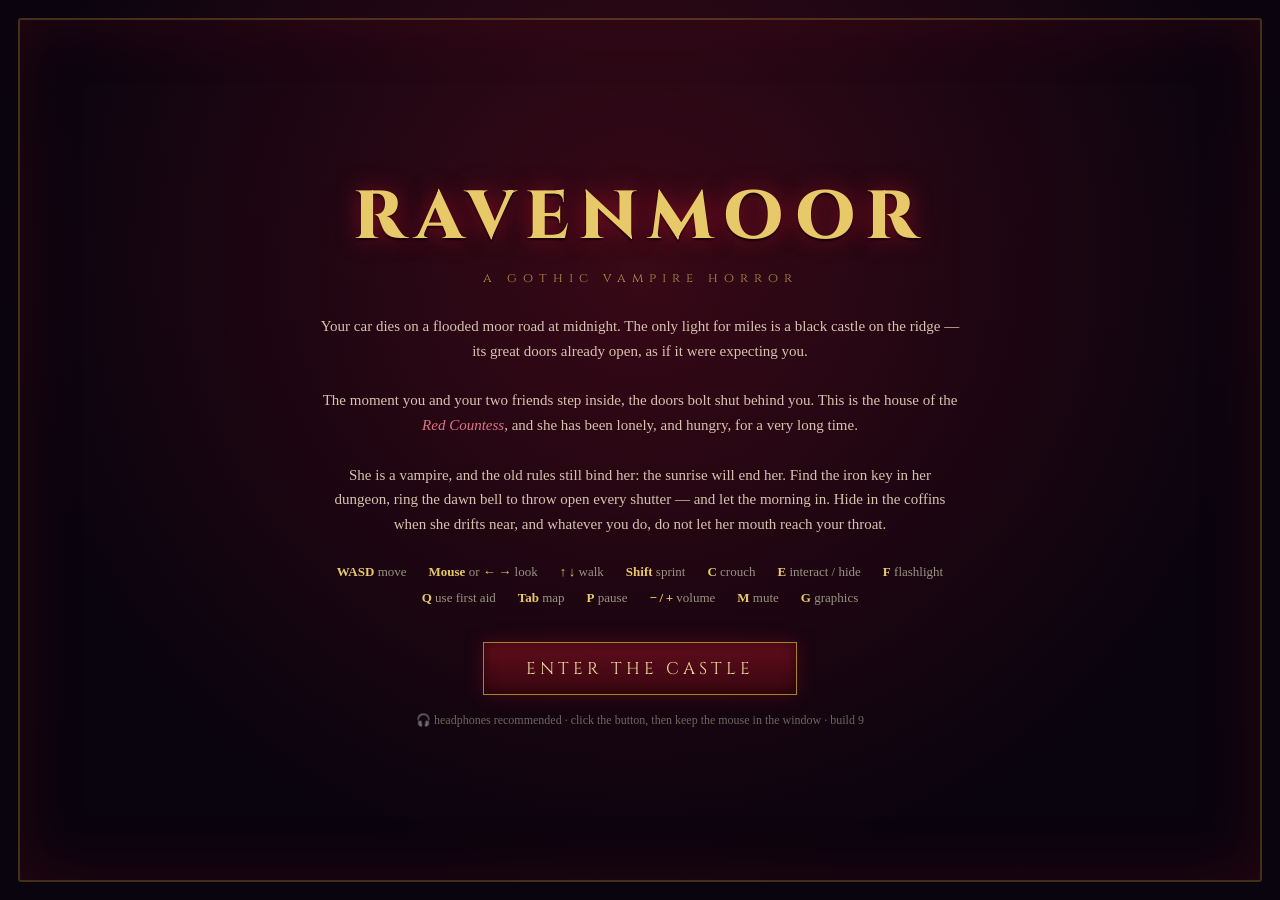
==== ravenmoor.html @ 2df9e3f0 "Ravenmoor: brand-new castle floor plan and a holy-water combat mechanic Make Ravenmoor actually play" ====
<!DOCTYPE html>
<html lang="en">
<head>
  <meta charset="utf-8">
  <meta name="viewport" content="width=device-width, initial-scale=1">
  <title>Ravenmoor</title>
  <link rel="stylesheet" href="https://fonts.googleapis.com/css2?family=Cinzel:wght@600;800&family=Special+Elite&display=swap">
  <link rel="stylesheet" href="style.css?v=9">
  <style>
    /* --- Ravenmoor's own crimson-and-gold gothic skin (overrides the shared theme) --- */
    #title, #pauseOv, #winOv {
      background:
        radial-gradient(ellipse at 50% 30%, rgba(90,10,26,0.55), rgba(10,4,14,0.96) 70%),
        linear-gradient(180deg, #140816, #05030a);
    }
    #title h1, #winTitle {
      font-family: 'Cinzel', Georgia, serif; font-weight: 800;
      color: #e8c96a; letter-spacing: 10px;
      text-shadow: 0 0 22px rgba(200,20,40,0.55), 0 2px 2px #000;
    }
    #title .sub, #winOv .sub { color: #b48a4a; font-family: 'Cinzel', Georgia, serif; letter-spacing: 6px; }
    #title .story, #pauseOv .story, #winOv .story { color: #d8c2b0; }
    #title .story em, #winOv .story em { color: #e0728a; font-style: italic; }
    #title .controls b { color: #e8c96a; }
    #chapterTitle { color: #e8c96a; font-family: 'Cinzel', Georgia, serif; text-shadow: 0 0 24px rgba(200,20,40,0.6); }
    #chapterSub { color: #b48a4a; }
    .overlay button {
      font-family: 'Cinzel', Georgia, serif; letter-spacing: 4px;
      color: #f0dca0; border: 1px solid #a8802e;
      background: linear-gradient(180deg, rgba(120,16,30,0.75), rgba(60,6,16,0.85));
      box-shadow: 0 0 18px rgba(150,20,30,0.35), inset 0 0 12px rgba(0,0,0,0.5);
    }
    .overlay button:hover {
      background: linear-gradient(180deg, rgba(160,26,44,0.9), rgba(90,10,22,0.95));
      box-shadow: 0 0 28px rgba(200,30,40,0.6); color: #fff2d0;
    }
    /* a faint gilded frame around the whole title screen */
    #title::after {
      content: ''; position: absolute; inset: 18px; pointer-events: none;
      border: 2px solid rgba(168,128,46,0.35); border-radius: 3px;
      box-shadow: inset 0 0 60px rgba(120,10,24,0.25);
    }
  </style>
</head>
<body>
  <canvas id="game"></canvas>
  <canvas id="grain"></canvas>
  <div id="vignette"></div>
  <div id="dangerVig"></div>
  <div id="damageFlash"></div>
  <div id="hideSlats"></div>
  <canvas id="killfx"></canvas>
  <div id="scare"><canvas id="scareCanvas"></canvas></div>

  <div id="mapOv">
    <div id="mapCard">
      <div id="mapTitle">RAVENMOOR — the castle, as far as you have crept</div>
      <canvas id="mapCanvas"></canvas>
      <div id="mapLegend">🗝 iron key · 🔔 dawn bell · ✚ first aid ·
        brown squares = coffins to HIDE in · ▲ you · <span class="redDot">●</span> the Countess, when she's close ·
        TAB closes the map</div>
    </div>
  </div>

  <div id="hud">
    <div id="objBox">
      <div id="objTitle">OBJECTIVE</div>
      <div id="objText">Get out of the castle.</div>
    </div>
    <div id="ctrlPanel">
      <b>CONTROLS</b>
      <div><span>WASD / ↑↓</span> move</div>
      <div><span>Mouse / ← →</span> look</div>
      <div><span>SHIFT</span> run · <span>C</span> crouch</div>
      <div><span>E</span> use / hide</div>
      <div><span>F</span> light · <span>Q</span> heal</div>
      <div><span>TAB</span> map · <span>P</span> pause</div>
      <div><span>G</span> graphics quality</div>
    </div>
    <div id="bars">
      <div class="barwrap"><div class="bar"><div id="healthFill"></div></div><span class="barlabel">HEALTH</span></div>
      <div class="barwrap"><div class="bar stam"><div id="stamFill"></div></div><span class="barlabel">STAMINA</span></div>
    </div>
    <div id="inv">
      <span id="relicCount" title="Iron key">🗝 —</span>
      <span id="holyCount" title="Holy water">✚ holy 0</span>
      <span id="medCount">✚ 0</span>
    </div>
    <div id="bossBar" style="display:none">
      <span id="bossName">THE COUNTESS</span>
      <div class="bbTrack"><div id="bossFill"></div></div>
    </div>
    <div id="crosshair"></div>
    <div id="prompt"></div>
    <div id="toast"></div>
    <div id="caption"></div>
  </div>

  <div id="title" class="overlay show">
    <h1>RAVENMOOR</h1>
    <p class="sub">a gothic vampire horror</p>
    <p class="story">
      Your car dies on a flooded moor road at midnight. The only light for miles
      is a black castle on the ridge — its great doors already open, as if it
      were expecting you.<br><br>
      The moment you and your two friends step inside, the doors bolt shut behind
      you. This is the house of the <em>Red Countess</em>, and she has been
      lonely, and hungry, for a very long time.<br><br>
      She is a vampire, and the old rules still bind her: the sunrise will end
      her. Find the iron key in her dungeon, ring the dawn bell to throw open
      every shutter — and let the morning in. Hide in the coffins when she drifts
      near, and whatever you do, do not let her mouth reach your throat.
    </p>
    <div class="controls">
      <span><b>WASD</b> move</span><span><b>Mouse</b> or <b>←&thinsp;→</b> look</span><span><b>↑&thinsp;↓</b> walk</span><span><b>Shift</b> sprint</span>
      <span><b>C</b> crouch</span><span><b>E</b> interact / hide</span><span><b>F</b> flashlight</span>
      <span><b>Q</b> use first aid</span><span><b>Tab</b> map</span><span><b>P</b> pause</span>
      <span><b>−&thinsp;/&thinsp;+</b> volume</span><span><b>M</b> mute</span><span><b>G</b> graphics</span>
    </div>
    <button id="startBtn">ENTER THE CASTLE</button>
    <p class="tip">🎧 headphones recommended · click the button, then keep the mouse in the window · build 9</p>
  </div>

  <div id="pauseOv" class="overlay">
    <h1>PAUSED</h1>
    <p class="story">The castle waits for you.</p>
    <button id="resumeBtn">RESUME</button>
  </div>

  <div id="deathOv" class="overlay red">
    <h1 id="deathTitle">SHE DRANK DEEP</h1>
    <p class="story" id="deathText">Her mouth is at your throat and the castle is very warm now.</p>
    <button id="retryBtn">WAKE AGAIN</button>
  </div>

  <div id="winOv" class="overlay">
    <h1 id="winTitle">DAWN AT LAST</h1>
    <p class="story" id="winText">The great doors slam behind you and the first light comes up over the moor.</p>
    <p id="winStats" class="sub"></p>
    <button id="restartBtn">PLAY AGAIN</button>
  </div>

  <div id="fadeBlack"></div>

  <div id="chapterCard">
    <div id="chapterTitle">RAVENMOOR</div>
    <div id="chapterSub">THE RED COUNTESS</div>
  </div>

  <div id="videoOv">
    <video id="cutVideo" playsinline preload="auto"></video>
    <div id="videoSkipHint">E / click — skip</div>
  </div>

  <div id="cutOv">
    <div class="cutBar top"></div>
    <div id="cutBox">
      <div id="cutSpeaker"></div>
      <div id="cutLine"></div>
      <div id="cutChoices"></div>
      <div id="cutHint">click or press E to continue</div>
    </div>
    <div class="cutBar bottom"></div>
  </div>

  <!-- unused here, but the engine wires a few of these ids -->
  <div id="noteOv" class="overlay">
    <div class="note"><p><em>—</em></p></div>
    <button id="noteClose">CLOSE&nbsp;&nbsp;(E)</button>
  </div>

  <script>window.HH_GAME = 'ravenmoor';</script>
  <script src="js/lib/three.min.js"></script>
  <script src="js/game.js?v=9"></script>
</body>
</html>
---- style.css ----
* { margin: 0; padding: 0; box-sizing: border-box; }
html, body { width: 100%; height: 100%; overflow: hidden; background: #000; }
body { font-family: Georgia, 'Times New Roman', serif; color: #cfc8bc; }

#game { position: fixed; inset: 0; width: 100%; height: 100%; display: block; cursor: crosshair; }

/* post effects */
#grain {
  position: fixed; inset: 0; width: 100%; height: 100%;
  pointer-events: none; opacity: 0.5; z-index: 5;
}
#vignette {
  position: fixed; inset: 0; pointer-events: none; z-index: 4;
  background: radial-gradient(ellipse at center, transparent 46%, rgba(0,0,0,0.55) 88%, rgba(0,0,0,0.85) 100%);
}
#dangerVig {
  position: fixed; inset: 0; pointer-events: none; z-index: 4; opacity: 0;
  transition: opacity .35s;
  background: radial-gradient(ellipse at center, transparent 42%, rgba(120,5,5,0.5) 100%);
}
#damageFlash {
  position: fixed; inset: 0; pointer-events: none; z-index: 6; opacity: 0;
  background: radial-gradient(ellipse at center, rgba(160,10,10,0.35), rgba(90,0,0,0.7));
  transition: opacity .5s;
}
#hideSlats {
  position: fixed; inset: 0; pointer-events: none; z-index: 6; opacity: 0;
  transition: opacity .25s;
  background: repeating-linear-gradient(180deg,
    rgba(0,0,0,0.96) 0 7vh, rgba(0,0,0,0.25) 7vh 10vh);
}

#scare {
  position: fixed; inset: 0; z-index: 30; display: none;
  align-items: center; justify-content: center; background: #000;
}
#scareCanvas { width: min(94vh, 94vw); height: min(94vh, 94vw); }
@keyframes shakeA {
  0% { transform: translate(0, 0); }
  20% { transform: translate(-14px, 9px); }
  40% { transform: translate(12px, -8px); }
  60% { transform: translate(-9px, -7px); }
  80% { transform: translate(10px, 8px); }
  100% { transform: translate(0, 0); }
}
.shake { animation: shakeA 0.09s linear infinite; }
#scare.shake #scareCanvas { animation: shakeA 0.07s linear infinite; }
@media (prefers-reduced-motion: reduce) {
  .shake, #scare.shake #scareCanvas { animation: none; }
}

#killfx { position: fixed; inset: 0; z-index: 7; pointer-events: none; }

#fadeBlack {
  position: fixed; inset: 0; z-index: 25; background: #000;
  opacity: 0; pointer-events: none; transition: opacity 0.3s;
}
#fadeBlack.show { opacity: 1; }

#chapterCard {
  position: fixed; inset: 0; z-index: 26; background: #000;
  display: flex; flex-direction: column; align-items: center; justify-content: center;
  opacity: 0; pointer-events: none; transition: opacity 0.8s;
}
#chapterCard.show { opacity: 1; }
#chapterTitle {
  font-family: 'Special Elite', Georgia, serif;
  font-size: clamp(30px, 6vw, 58px); letter-spacing: 12px; color: #b8342a;
  text-shadow: 0 0 24px rgba(150, 20, 10, 0.6);
}
#chapterSub { margin-top: 14px; letter-spacing: 7px; font-size: 15px; color: #8b8375; }

#videoOv {
  position: fixed; inset: 0; z-index: 24; display: none;
  align-items: center; justify-content: center;
  background: #000; cursor: pointer;
}
#videoOv.show { display: flex; }
#cutVideo { max-width: 100%; max-height: 100%; }
#videoSkipHint {
  position: absolute; right: 26px; bottom: 20px;
  font-size: 12px; letter-spacing: 2px; color: rgba(200, 190, 170, 0.5);
}

#cutOv {
  position: fixed; inset: 0; z-index: 22; display: none;
  flex-direction: column; justify-content: space-between;
  background: rgba(2, 2, 3, 0.88); cursor: pointer;
}
#cutOv.show { display: flex; }
.cutBar { height: 11vh; background: #000; }
#cutBox { text-align: center; padding: 0 8vw; }
#cutSpeaker {
  font-family: 'Special Elite', Georgia, serif;
  font-size: 15px; letter-spacing: 4px; color: #9c342c; margin-bottom: 16px; min-height: 20px;
}
#cutLine {
  font-size: clamp(17px, 2.4vw, 24px); line-height: 1.7; color: #ddd5c4;
  max-width: 800px; margin: 0 auto; font-style: italic;
}
#cutChoices { margin-top: 26px; display: flex; gap: 24px; justify-content: center; }
#cutChoices button {
  padding: 12px 30px; font-family: 'Special Elite', Georgia, serif; font-size: 15px;
  letter-spacing: 3px; color: #e3d9c4; background: rgba(90, 20, 16, 0.35);
  border: 1px solid #7a2a26; cursor: pointer;
}
#cutChoices button:hover { background: rgba(140, 30, 22, 0.55); }
#cutHint { margin-top: 26px; font-size: 12px; color: #6d675c; letter-spacing: 2px; }

.emblem.vialV.got { text-shadow: 0 0 8px rgba(220, 60, 30, 0.9); }
.emblem.vialR.got { text-shadow: 0 0 8px rgba(60, 200, 90, 0.9); }

#mapOv {
  position: fixed; inset: 0; z-index: 15; display: none;
  align-items: center; justify-content: center;
  background: rgba(2, 1, 1, 0.84); pointer-events: none;
}
#mapOv.show { display: flex; }
#mapCard {
  background: #151009; border: 2px solid #5a2018;
  box-shadow: 0 0 60px rgba(120, 20, 10, 0.35);
  padding: 14px 20px 12px;
}
#mapTitle {
  font-family: 'Special Elite', Georgia, serif;
  color: #a4392c; letter-spacing: 2px; font-size: 14px;
  text-align: center; margin-bottom: 10px;
}
#mapCanvas { display: block; width: min(80vw, 1000px, 140vh); }
#mapLegend {
  margin-top: 9px; text-align: center; font-size: 12px;
  color: #9a8a74; max-width: min(80vw, 1000px); line-height: 1.6;
}
#mapLegend .redDot { color: #e0281a; }
#mapLegend .warnMark { color: #e0a020; }

#ctrlPanel {
  position: absolute; top: 18px; right: 22px;
  text-align: right; font-size: 11px; line-height: 1.75;
  color: rgba(200, 190, 170, 0.55);
  background: rgba(5, 4, 3, 0.45);
  padding: 8px 14px; border-right: 3px solid rgba(122, 42, 38, 0.6);
}
#ctrlPanel b {
  display: block; font-family: 'Special Elite', Georgia, serif;
  font-weight: normal; font-size: 9px; letter-spacing: 3px;
  color: #9c342c; margin-bottom: 3px;
}
#ctrlPanel span { color: rgba(232, 222, 198, 0.85); }

/* HUD */
#hud { position: fixed; inset: 0; pointer-events: none; z-index: 8; }
#objBox {
  position: absolute; top: 18px; left: 20px; max-width: 340px;
  background: rgba(5,4,3,0.55); border-left: 3px solid #7a2a26;
  padding: 8px 14px;
}
#objTitle { font-family: 'Special Elite', Georgia, serif; font-size: 10px; letter-spacing: 3px; color: #9c342c; }
#objText { font-size: 14px; margin-top: 2px; color: #d8d2c4; }
#bars { position: absolute; left: 20px; bottom: 20px; }
.barwrap { display: flex; align-items: center; gap: 8px; margin-top: 6px; }
.bar {
  width: 190px; height: 10px; background: rgba(10,8,6,0.7);
  border: 1px solid rgba(160,140,110,0.3);
}
.bar.stam { width: 150px; height: 7px; }
#healthFill { height: 100%; width: 100%; background: #7a2a26; transition: width .25s; }
#stamFill { height: 100%; width: 100%; background: #6b6f4a; }
.barlabel { font-size: 9px; letter-spacing: 2px; color: rgba(200,190,170,0.55); }
#inv {
  position: absolute; right: 22px; bottom: 20px; display: flex; gap: 12px;
  align-items: center; font-size: 22px;
  background: rgba(5,4,3,0.45); padding: 6px 14px; border-radius: 4px;
}
.emblem { filter: grayscale(1) brightness(0.4); transition: filter .4s; }
.emblem.got { filter: none; text-shadow: 0 0 8px rgba(255,200,80,0.8); }
#emKey { opacity: 0.18; transition: opacity .4s; }
#medCount { font-size: 15px; color: #c46a5a; }
#oilCount { font-size: 15px; color: #c49a4a; }
#relicCount { font-size: 15px; color: #c04858; }
#bossBar {
  position: absolute; top: 20px; left: 50%; transform: translateX(-50%);
  text-align: center;
}
#bossName {
  font-family: 'Special Elite', Georgia, serif;
  font-size: 13px; letter-spacing: 5px; color: #c04030;
  text-shadow: 0 1px 4px #000;
}
.bbTrack {
  width: 320px; height: 9px; margin-top: 5px;
  background: rgba(10, 8, 6, 0.75); border: 1px solid rgba(190, 70, 50, 0.5);
}
#bossFill { height: 100%; width: 100%; background: #8e1c14; transition: width 0.2s; }

#crosshair {
  position: absolute; left: 50%; top: 50%; width: 4px; height: 4px;
  margin: -2px 0 0 -2px; border-radius: 50%;
  background: rgba(220,210,190,0.55);
}
#prompt {
  position: absolute; left: 50%; top: 58%; transform: translateX(-50%);
  font-size: 16px; color: #e8e0cc; text-shadow: 0 1px 4px #000;
  background: rgba(5,4,3,0.55); padding: 5px 16px; border-radius: 3px;
  opacity: 0; transition: opacity .15s; white-space: nowrap;
}
#toast {
  position: absolute; left: 50%; top: 12%; transform: translateX(-50%);
  font-size: 15px; color: #e3d9a8; text-shadow: 0 1px 4px #000;
  opacity: 0; transition: opacity .4s; white-space: nowrap;
}
#caption {
  position: absolute; left: 50%; bottom: 12%; transform: translateX(-50%);
  max-width: 70vw; text-align: center;
  font-size: 18px; font-style: italic; color: #d8cfc0; text-shadow: 0 2px 6px #000;
  opacity: 0; transition: opacity .4s;
}

/* overlays */
.overlay {
  position: fixed; inset: 0; z-index: 20; display: none;
  flex-direction: column; align-items: center; justify-content: center;
  text-align: center; padding: 4vh 6vw;
  background: radial-gradient(ellipse at center, rgba(12,9,8,0.9), rgba(0,0,0,0.97));
}
.overlay.show { display: flex; }
.overlay.red { background: radial-gradient(ellipse at center, rgba(50,4,4,0.92), rgba(5,0,0,0.98)); }
.overlay h1 {
  font-family: 'Special Elite', Georgia, serif;
  font-size: clamp(34px, 7vw, 68px); letter-spacing: 8px; font-weight: normal;
  color: #b8342a; text-shadow: 0 0 24px rgba(150,20,10,0.6), 0 3px 0 #000;
}
.overlay .sub { margin-top: 6px; letter-spacing: 5px; font-size: 13px; color: #8b8375; }
.overlay .story {
  max-width: 640px; margin-top: 3vh; font-size: 15px; line-height: 1.65; color: #b9b1a2;
}
.controls {
  margin-top: 3vh; display: flex; flex-wrap: wrap; gap: 10px 22px; justify-content: center;
  font-size: 13px; color: #9a9284; max-width: 620px;
}
.controls b { color: #ded5c2; }
.overlay button {
  margin-top: 4vh; padding: 14px 42px; font-family: inherit; font-size: 17px;
  letter-spacing: 3px; color: #e3d9c4; background: rgba(90,20,16,0.35);
  border: 1px solid #7a2a26; cursor: pointer; transition: background .2s, box-shadow .2s;
}
.overlay button:hover { background: rgba(140,30,22,0.55); box-shadow: 0 0 18px rgba(150,30,20,0.5); }
.tip { margin-top: 2vh; font-size: 12px; color: #6d675c; }
.skipRow { display: flex; gap: 16px; margin-top: 2.2vh; flex-wrap: wrap; justify-content: center; }
.skipRow .skipHold { margin-top: 0; }
.skipHold {
  position: relative; margin-top: 2.2vh; padding: 10px 28px;
  border: 1px solid #55504a; color: #8b8375;
  font-size: 12px; letter-spacing: 2px; cursor: pointer;
  overflow: hidden; user-select: none; -webkit-user-select: none;
}
.skipHold .fill {
  position: absolute; left: 0; top: 0; bottom: 0; width: 0%;
  background: rgba(140, 30, 22, 0.5); pointer-events: none;
}
.skipHold span { position: relative; }
.skipHold:hover { border-color: #7a2a26; color: #b8af9e; }
.note {
  max-width: 560px; background: #d9cda6; color: #2c2417;
  padding: 34px 38px; font-size: 16px; line-height: 1.6; text-align: left;
  box-shadow: 0 10px 60px rgba(0,0,0,0.9);
  transform: rotate(-1deg);
}
.note p { margin-bottom: 14px; }
.note p:last-child { margin-bottom: 0; }
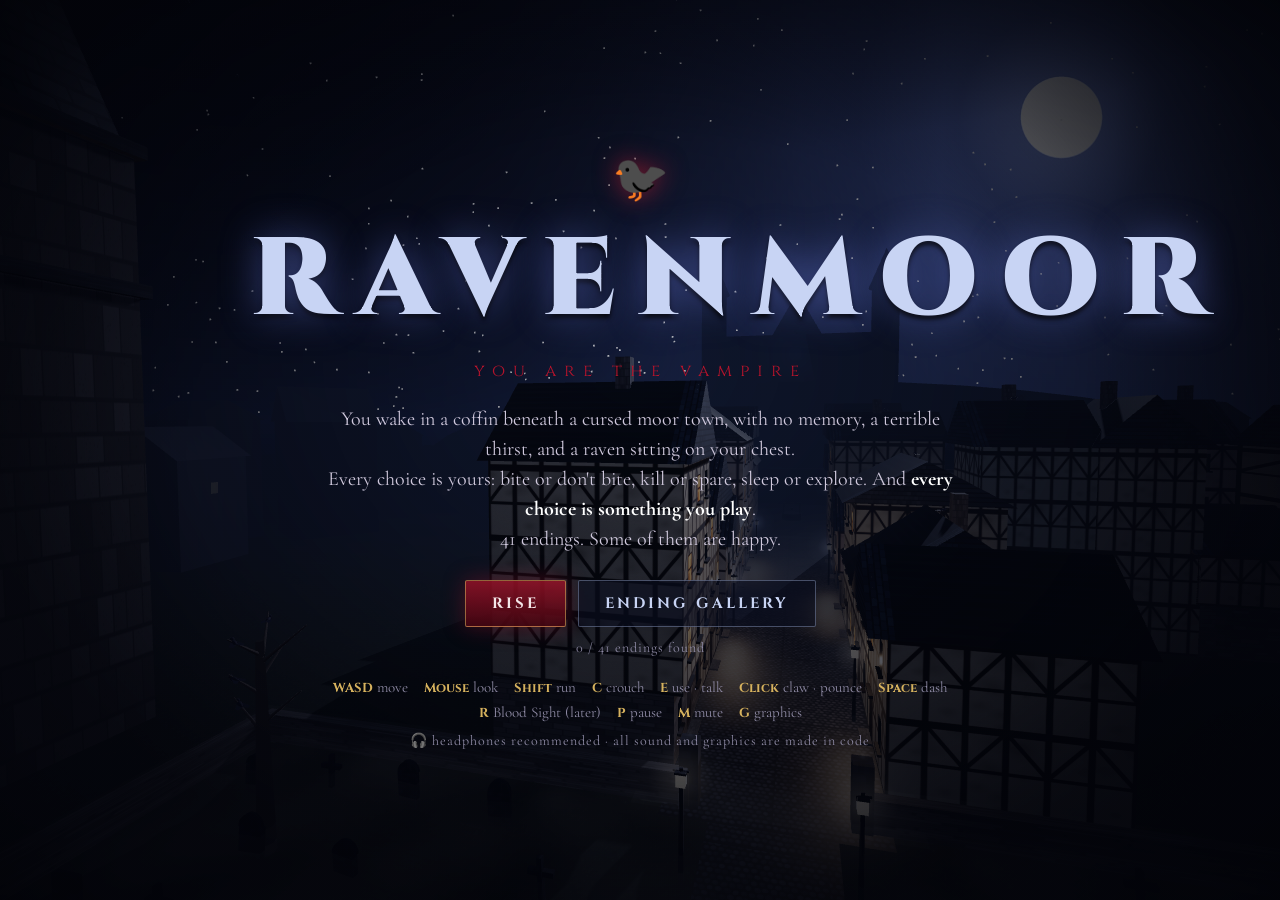
==== commit 067415ef: "Rebuild Ravenmoor as a vampire choices game: creator, Night 0 and Night 1 Ravenmoor is now its own g" ====
--- a/ravenmoor.html
+++ b/ravenmoor.html
@@ -4,173 +4,140 @@
   <meta charset="utf-8">
   <meta name="viewport" content="width=device-width, initial-scale=1">
   <title>Ravenmoor</title>
-  <link rel="stylesheet" href="https://fonts.googleapis.com/css2?family=Cinzel:wght@600;800&family=Special+Elite&display=swap">
-  <link rel="stylesheet" href="style.css?v=9">
-  <style>
-    /* --- Ravenmoor's own crimson-and-gold gothic skin (overrides the shared theme) --- */
-    #title, #pauseOv, #winOv {
-      background:
-        radial-gradient(ellipse at 50% 30%, rgba(90,10,26,0.55), rgba(10,4,14,0.96) 70%),
-        linear-gradient(180deg, #140816, #05030a);
-    }
-    #title h1, #winTitle {
-      font-family: 'Cinzel', Georgia, serif; font-weight: 800;
-      color: #e8c96a; letter-spacing: 10px;
-      text-shadow: 0 0 22px rgba(200,20,40,0.55), 0 2px 2px #000;
-    }
-    #title .sub, #winOv .sub { color: #b48a4a; font-family: 'Cinzel', Georgia, serif; letter-spacing: 6px; }
-    #title .story, #pauseOv .story, #winOv .story { color: #d8c2b0; }
-    #title .story em, #winOv .story em { color: #e0728a; font-style: italic; }
-    #title .controls b { color: #e8c96a; }
-    #chapterTitle { color: #e8c96a; font-family: 'Cinzel', Georgia, serif; text-shadow: 0 0 24px rgba(200,20,40,0.6); }
-    #chapterSub { color: #b48a4a; }
-    .overlay button {
-      font-family: 'Cinzel', Georgia, serif; letter-spacing: 4px;
-      color: #f0dca0; border: 1px solid #a8802e;
-      background: linear-gradient(180deg, rgba(120,16,30,0.75), rgba(60,6,16,0.85));
-      box-shadow: 0 0 18px rgba(150,20,30,0.35), inset 0 0 12px rgba(0,0,0,0.5);
-    }
-    .overlay button:hover {
-      background: linear-gradient(180deg, rgba(160,26,44,0.9), rgba(90,10,22,0.95));
-      box-shadow: 0 0 28px rgba(200,30,40,0.6); color: #fff2d0;
-    }
-    /* a faint gilded frame around the whole title screen */
-    #title::after {
-      content: ''; position: absolute; inset: 18px; pointer-events: none;
-      border: 2px solid rgba(168,128,46,0.35); border-radius: 3px;
-      box-shadow: inset 0 0 60px rgba(120,10,24,0.25);
-    }
-  </style>
+  <link rel="preconnect" href="https://fonts.googleapis.com">
+  <link rel="stylesheet" href="https://fonts.googleapis.com/css2?family=Cinzel:wght@500;700;900&family=Cormorant+Garamond:ital,wght@0,500;0,600;1,500&display=swap">
+  <link rel="stylesheet" href="ravenmoor.css?v=2">
 </head>
 <body>
   <canvas id="game"></canvas>
-  <canvas id="grain"></canvas>
+  <canvas id="fx"></canvas>
+  <div id="thirstVig"></div>
+  <div id="bloodVig"></div>
   <div id="vignette"></div>
-  <div id="dangerVig"></div>
-  <div id="damageFlash"></div>
-  <div id="hideSlats"></div>
-  <canvas id="killfx"></canvas>
-  <div id="scare"><canvas id="scareCanvas"></canvas></div>
+  <div id="flash"></div>
 
-  <div id="mapOv">
-    <div id="mapCard">
-      <div id="mapTitle">RAVENMOOR — the castle, as far as you have crept</div>
-      <canvas id="mapCanvas"></canvas>
-      <div id="mapLegend">🗝 iron key · 🔔 dawn bell · ✚ first aid ·
-        brown squares = coffins to HIDE in · ▲ you · <span class="redDot">●</span> the Countess, when she's close ·
-        TAB closes the map</div>
+  <!-- HUD -->
+  <div id="hud">
+    <div id="objective"></div>
+    <div id="thirstWrap" title="Thirst"><div class="vial"><div id="thirstFill"></div></div><span>THIRST</span></div>
+    <div class="barWrap" id="hpWrap"><span id="hpLabel">YOU</span><div class="bar"><div id="hpFill"></div></div></div>
+    <div class="barWrap" id="burnWrap"><span id="burnLabel">SUNLIGHT</span><div class="bar sun"><div id="burnFill"></div></div></div>
+    <div class="barWrap" id="meterWrap"><span id="meterLabel"></span><div class="bar meter"><div class="zone"></div><div id="meterFill"></div></div></div>
+    <div id="crosshair"></div>
+    <div id="prompt"></div>
+    <div id="caption"></div>
+    <div id="toast"></div>
+    <div id="clickHint">Click to keep playing (the game needs your mouse)</div>
+  </div>
+
+  <!-- dialogue -->
+  <div id="dialog"><div id="dlgName"></div><div id="dlgText"></div><div class="dlgHint">click · E · Space</div></div>
+
+  <!-- choices -->
+  <div id="choice" class="overlay">
+    <div id="choiceQ"></div>
+    <div id="choiceTimer"><div id="choiceTimerFill"></div></div>
+    <div id="choiceCards"></div>
+    <div class="choiceHint">click a card, or press its number</div>
+  </div>
+
+  <!-- memory flash -->
+  <div id="memory" class="overlay"><div class="memCard"><div id="memTitle"></div><div id="memText"></div><div class="dlgHint">click · E</div></div></div>
+
+  <!-- night title card -->
+  <div id="card"><div id="cardTitle"></div><div id="cardSub"></div></div>
+  <div id="fade"></div>
+
+  <!-- title -->
+  <div id="title" class="overlay">
+    <div class="tWrap">
+      <div class="crest">🐦‍⬛</div>
+      <h1>RAVENMOOR</h1>
+      <p class="sub">you are the vampire</p>
+      <p class="blurb">You wake in a coffin beneath a cursed moor town, with no memory, a terrible thirst, and a raven sitting on your chest.<br>
+        Every choice is yours: bite or don't bite, kill or spare, sleep or explore. And <b>every choice is something you play</b>.<br>
+        41 endings. Some of them are happy.</p>
+      <div class="tBtns">
+        <button id="startBtn">RISE</button>
+        <button id="contBtn" class="ghost">CONTINUE FROM NIGHT ONE</button>
+        <button id="galBtn" class="ghost">ENDING GALLERY</button>
+      </div>
+      <p id="titleCount" class="tiny"></p>
+      <div class="keys">
+        <span><b>WASD</b> move</span><span><b>Mouse</b> look</span><span><b>Shift</b> run</span><span><b>C</b> crouch</span>
+        <span><b>E</b> use · talk</span><span><b>Click</b> claw · pounce</span><span><b>Space</b> dash</span><span><b>R</b> Blood Sight (later)</span>
+        <span><b>P</b> pause</span><span><b>M</b> mute</span><span><b>G</b> graphics</span>
+      </div>
+      <p class="tiny">🎧 headphones recommended · all sound and graphics are made in code</p>
     </div>
   </div>
 
-  <div id="hud">
-    <div id="objBox">
-      <div id="objTitle">OBJECTIVE</div>
-      <div id="objText">Get out of the castle.</div>
+  <!-- character creator -->
+  <div id="creator" class="overlay">
+    <div class="crLeft">
+      <h2>WHO WERE YOU?</h2>
+      <p class="dim">Before the bite. Before the coffin.</p>
+      <div id="creatorOptions"></div>
     </div>
-    <div id="ctrlPanel">
-      <b>CONTROLS</b>
-      <div><span>WASD / ↑↓</span> move</div>
-      <div><span>Mouse / ← →</span> look</div>
-      <div><span>SHIFT</span> run · <span>C</span> crouch</div>
-      <div><span>E</span> use / hide</div>
-      <div><span>F</span> light · <span>Q</span> heal</div>
-      <div><span>TAB</span> map · <span>P</span> pause</div>
-      <div><span>G</span> graphics quality</div>
+    <div class="crRight">
+      <canvas id="preview"></canvas>
+      <div id="corvinSays"></div>
+      <div class="crHint">drag to spin · scroll to zoom</div>
+      <div class="crBtns"><button id="rndBtn" class="ghost">🎲 RANDOM</button><button id="riseBtn">THIS IS ME</button></div>
     </div>
-    <div id="bars">
-      <div class="barwrap"><div class="bar"><div id="healthFill"></div></div><span class="barlabel">HEALTH</span></div>
-      <div class="barwrap"><div class="bar stam"><div id="stamFill"></div></div><span class="barlabel">STAMINA</span></div>
-    </div>
-    <div id="inv">
-      <span id="relicCount" title="Iron key">🗝 —</span>
-      <span id="holyCount" title="Holy water">✚ holy 0</span>
-      <span id="medCount">✚ 0</span>
-    </div>
-    <div id="bossBar" style="display:none">
-      <span id="bossName">THE COUNTESS</span>
-      <div class="bbTrack"><div id="bossFill"></div></div>
-    </div>
-    <div id="crosshair"></div>
-    <div id="prompt"></div>
-    <div id="toast"></div>
-    <div id="caption"></div>
   </div>
 
-  <div id="title" class="overlay show">
-    <h1>RAVENMOOR</h1>
-    <p class="sub">a gothic vampire horror</p>
-    <p class="story">
-      Your car dies on a flooded moor road at midnight. The only light for miles
-      is a black castle on the ridge — its great doors already open, as if it
-      were expecting you.<br><br>
-      The moment you and your two friends step inside, the doors bolt shut behind
-      you. This is the house of the <em>Red Countess</em>, and she has been
-      lonely, and hungry, for a very long time.<br><br>
-      She is a vampire, and the old rules still bind her: the sunrise will end
-      her. Find the iron key in her dungeon, ring the dawn bell to throw open
-      every shutter — and let the morning in. Hide in the coffins when she drifts
-      near, and whatever you do, do not let her mouth reach your throat.
-    </p>
-    <div class="controls">
-      <span><b>WASD</b> move</span><span><b>Mouse</b> or <b>←&thinsp;→</b> look</span><span><b>↑&thinsp;↓</b> walk</span><span><b>Shift</b> sprint</span>
-      <span><b>C</b> crouch</span><span><b>E</b> interact / hide</span><span><b>F</b> flashlight</span>
-      <span><b>Q</b> use first aid</span><span><b>Tab</b> map</span><span><b>P</b> pause</span>
-      <span><b>−&thinsp;/&thinsp;+</b> volume</span><span><b>M</b> mute</span><span><b>G</b> graphics</span>
+  <!-- pause -->
+  <div id="pause" class="overlay">
+    <div class="panel">
+      <h2>PAUSED</h2>
+      <div id="pauseStats" class="stats"></div>
+      <label>Volume <input id="volSlider" type="range" min="0" max="1" step="0.05"></label>
+      <label>Mouse speed <input id="sensSlider" type="range" min="0.3" max="2.5" step="0.1"></label>
+      <button id="qualBtn" class="ghost">GRAPHICS</button>
+      <button id="resumeBtn">RESUME</button>
+      <button id="quitBtn" class="ghost">QUIT TO TITLE</button>
     </div>
-    <button id="startBtn">ENTER THE CASTLE</button>
-    <p class="tip">🎧 headphones recommended · click the button, then keep the mouse in the window · build 9</p>
   </div>
 
-  <div id="pauseOv" class="overlay">
-    <h1>PAUSED</h1>
-    <p class="story">The castle waits for you.</p>
-    <button id="resumeBtn">RESUME</button>
+  <!-- ending -->
+  <div id="endingOv" class="overlay">
+    <div class="endWrap">
+      <div class="endLeft"><img id="endPortrait" alt="Your character"><div id="endName"></div></div>
+      <div class="endRight">
+        <div id="endNum"></div>
+        <h1 id="endTitle"></h1>
+        <div id="endText"></div>
+        <div id="endStats" class="stats"></div>
+        <details><summary>Your choices</summary><ol id="endPath"></ol></details>
+        <p id="endHint"></p>
+        <p id="endCount" class="tiny"></p>
+        <div class="tBtns">
+          <button id="endRetry">TRY NIGHT ONE AGAIN</button>
+          <button id="endAgain" class="ghost">START OVER</button>
+          <button id="endGallery" class="ghost">ENDING GALLERY</button>
+        </div>
+      </div>
+    </div>
   </div>
 
-  <div id="deathOv" class="overlay red">
-    <h1 id="deathTitle">SHE DRANK DEEP</h1>
-    <p class="story" id="deathText">Her mouth is at your throat and the castle is very warm now.</p>
-    <button id="retryBtn">WAKE AGAIN</button>
+  <!-- gallery -->
+  <div id="gallery" class="overlay">
+    <h2>ENDING GALLERY</h2>
+    <p id="galCount" class="dim"></p>
+    <div id="galGrid"></div>
+    <button id="galClose">BACK</button>
   </div>
 
-  <div id="winOv" class="overlay">
-    <h1 id="winTitle">DAWN AT LAST</h1>
-    <p class="story" id="winText">The great doors slam behind you and the first light comes up over the moor.</p>
-    <p id="winStats" class="sub"></p>
-    <button id="restartBtn">PLAY AGAIN</button>
-  </div>
+  <div id="loading">RAVENMOOR<br><span>the dead are waking...</span></div>
 
-  <div id="fadeBlack"></div>
-
-  <div id="chapterCard">
-    <div id="chapterTitle">RAVENMOOR</div>
-    <div id="chapterSub">THE RED COUNTESS</div>
-  </div>
-
-  <div id="videoOv">
-    <video id="cutVideo" playsinline preload="auto"></video>
-    <div id="videoSkipHint">E / click — skip</div>
-  </div>
-
-  <div id="cutOv">
-    <div class="cutBar top"></div>
-    <div id="cutBox">
-      <div id="cutSpeaker"></div>
-      <div id="cutLine"></div>
-      <div id="cutChoices"></div>
-      <div id="cutHint">click or press E to continue</div>
-    </div>
-    <div class="cutBar bottom"></div>
-  </div>
-
-  <!-- unused here, but the engine wires a few of these ids -->
-  <div id="noteOv" class="overlay">
-    <div class="note"><p><em>—</em></p></div>
-    <button id="noteClose">CLOSE&nbsp;&nbsp;(E)</button>
-  </div>
-
-  <script>window.HH_GAME = 'ravenmoor';</script>
   <script src="js/lib/three.min.js"></script>
-  <script src="js/game.js?v=9"></script>
+  <script src="js/ravenmoor/core.js?v=2"></script>
+  <script src="js/ravenmoor/character.js?v=2"></script>
+  <script src="js/ravenmoor/worlds.js?v=2"></script>
+  <script src="js/ravenmoor/scenes.js?v=2"></script>
+  <script src="js/ravenmoor/endings.js?v=2"></script>
+  <script src="js/ravenmoor/story.js?v=2"></script>
+  <script>window.addEventListener('load', () => RM.boot());</script>
 </body>
 </html>
--- a/ravenmoor.css
+++ b/ravenmoor.css
@@ -0,0 +1,196 @@
+/* RAVENMOOR: moonlit silver-blue, deep crimson, a little gold. Nothing like the Hollow House. */
+:root {
+  --ink: #05060c; --night: #0c1224; --moon: #c8d4f4; --silver: #9fb0d8; --crimson: #b3142c; --blood: #7a0a18;
+  --gold: #d6b25e; --text: #e6e2ee; --dim: #8e8aa4; --good: #8fd0a0; --strange: #b98ae8; --death: #e0485a;
+}
+* { margin: 0; padding: 0; box-sizing: border-box; }
+html, body { width: 100%; height: 100%; overflow: hidden; background: var(--ink); color: var(--text); font-family: 'Cormorant Garamond', Georgia, serif; }
+b { color: #fff; }
+.dim { color: var(--dim); }
+.bad { color: #ff5a6a; }
+.deep { font-size: 1.3em; letter-spacing: 3px; color: #ff2a3a; }
+button { font-family: 'Cinzel', Georgia, serif; font-weight: 700; letter-spacing: 3px; font-size: 15px; color: #f4e6e8; cursor: pointer;
+  padding: 12px 26px; border: 1px solid rgba(214, 178, 94, 0.55); border-radius: 2px;
+  background: linear-gradient(180deg, rgba(150, 18, 40, 0.85), rgba(70, 6, 18, 0.9)); box-shadow: 0 0 22px rgba(179, 20, 44, 0.35); transition: all .18s; }
+button:hover { background: linear-gradient(180deg, rgba(190, 28, 52, 0.95), rgba(100, 10, 26, 0.95)); box-shadow: 0 0 34px rgba(220, 30, 60, 0.6); transform: translateY(-1px); }
+button.ghost { background: rgba(10, 14, 30, 0.6); border-color: rgba(159, 176, 216, 0.4); box-shadow: none; color: var(--moon); }
+button.ghost:hover { background: rgba(30, 40, 80, 0.7); box-shadow: 0 0 20px rgba(159, 176, 216, 0.3); }
+
+#game { position: fixed; inset: 0; width: 100%; height: 100%; display: block; cursor: crosshair; transition: filter .3s; }
+#fx { position: fixed; inset: 0; width: 100%; height: 100%; pointer-events: none; z-index: 3; }
+#vignette { position: fixed; inset: 0; pointer-events: none; z-index: 4; background: radial-gradient(ellipse at center, transparent 50%, rgba(2, 3, 10, 0.55) 85%, rgba(0, 0, 0, 0.9) 100%); }
+#thirstVig { position: fixed; inset: 0; pointer-events: none; z-index: 4; opacity: 0; background: radial-gradient(ellipse at center, transparent 38%, rgba(140, 0, 20, 0.55) 80%, rgba(90, 0, 10, 0.9) 100%); }
+#bloodVig { position: fixed; inset: 0; pointer-events: none; z-index: 4; opacity: 0; background: radial-gradient(ellipse at center, rgba(80, 0, 10, 0.05) 30%, rgba(100, 0, 10, 0.55) 100%); }
+#flash { position: fixed; inset: 0; pointer-events: none; z-index: 40; opacity: 0; }
+#fade { position: fixed; inset: 0; pointer-events: none; z-index: 45; background: #000; opacity: 0; }
+
+/* HUD */
+#hud { position: fixed; inset: 0; pointer-events: none; z-index: 8; }
+#objective { position: absolute; left: 22px; top: 20px; max-width: 420px; padding: 10px 14px 10px 16px; border-left: 2px solid var(--crimson);
+  background: linear-gradient(90deg, rgba(8, 10, 24, 0.75), rgba(8, 10, 24, 0)); font-size: 17px; line-height: 1.35; opacity: 0; transition: opacity .4s; }
+#objective.show { opacity: 1; }
+#objective .dim { font-size: 14px; }
+#thirstWrap { position: absolute; right: 26px; top: 20px; display: flex; flex-direction: column; align-items: center; gap: 6px; opacity: 0; transition: opacity .5s; }
+#thirstWrap.show { opacity: 1; }
+#thirstWrap span { font-family: 'Cinzel'; font-size: 10px; letter-spacing: 3px; color: var(--silver); }
+.vial { width: 22px; height: 96px; border: 1px solid rgba(214, 178, 94, 0.6); border-radius: 11px 11px 6px 6px; background: rgba(0, 0, 0, 0.5); position: relative; overflow: hidden; box-shadow: inset 0 0 8px rgba(0, 0, 0, 0.8); }
+#thirstFill { position: absolute; left: 0; right: 0; bottom: 0; height: 40%; background: linear-gradient(180deg, #e0283c, #6a0010); transition: height .3s; box-shadow: 0 0 12px rgba(220, 20, 40, 0.7); }
+#thirstWrap.high .vial { animation: pulse 0.9s infinite; }
+@keyframes pulse { 50% { box-shadow: 0 0 18px rgba(255, 30, 50, 0.9); } }
+.barWrap { position: absolute; left: 50%; transform: translateX(-50%); display: none; align-items: center; gap: 10px; font-family: 'Cinzel'; font-size: 11px; letter-spacing: 3px; color: var(--moon); }
+.barWrap.show { display: flex; }
+#hpWrap { bottom: 34px; } #burnWrap { bottom: 64px; } #meterWrap { bottom: 120px; }
+.bar { width: 280px; height: 10px; background: rgba(0, 0, 0, 0.6); border: 1px solid rgba(214, 178, 94, 0.45); position: relative; overflow: hidden; }
+.bar > div:last-child { height: 100%; width: 0; background: linear-gradient(90deg, #6a0010, #e0283c); transition: width .12s; position: relative; }
+.bar.sun > div:last-child { background: linear-gradient(90deg, #f0a040, #fff4c0); box-shadow: 0 0 14px rgba(255, 200, 100, 0.8); }
+.bar.meter > div:last-child { background: linear-gradient(90deg, #7a0a18, #ff3a4a); }
+.bar .zone { position: absolute; top: 0; bottom: 0; display: none; }
+#meterWrap.zones .zone { display: block; left: 40%; width: 58%; background: rgba(120, 220, 140, 0.25); border-left: 1px solid #8fd0a0; }
+#meterWrap.early .zone { display: block; left: 3%; width: 32%; background: rgba(120, 220, 140, 0.25); border-right: 1px solid #8fd0a0; }
+#crosshair { position: absolute; left: 50%; top: 50%; width: 4px; height: 4px; margin: -2px 0 0 -2px; border-radius: 50%; background: rgba(230, 220, 240, 0.55); box-shadow: 0 0 4px rgba(0, 0, 0, 0.8); }
+#prompt { position: absolute; left: 50%; top: 58%; transform: translateX(-50%); font-size: 20px; padding: 6px 16px; background: rgba(6, 8, 20, 0.6); border: 1px solid rgba(159, 176, 216, 0.3); opacity: 0; transition: opacity .2s; white-space: nowrap; }
+#prompt.show { opacity: 1; }
+#prompt b { font-family: 'Cinzel'; color: var(--gold); margin-right: 4px; }
+#caption { position: absolute; left: 50%; bottom: 150px; transform: translateX(-50%); width: min(760px, 90vw); text-align: center; font-size: 21px; line-height: 1.4; text-shadow: 0 2px 6px #000, 0 0 2px #000; opacity: 0; transition: opacity .4s; }
+#caption.show { opacity: 1; }
+#toast { position: absolute; left: 50%; top: 18%; transform: translateX(-50%); font-family: 'Cinzel'; letter-spacing: 3px; font-size: 18px; color: var(--moon); text-shadow: 0 0 12px rgba(100, 120, 255, 0.5), 0 2px 4px #000; opacity: 0; transition: opacity .4s; }
+#toast.show { opacity: 1; }
+#clickHint { position: absolute; left: 50%; top: 40%; transform: translateX(-50%); pointer-events: auto; cursor: pointer; display: none; padding: 12px 22px; background: rgba(8, 10, 24, 0.85); border: 1px solid var(--crimson); font-size: 18px; }
+#clickHint.show { display: block; }
+
+/* dialogue */
+#dialog { position: fixed; left: 50%; bottom: 36px; transform: translate(-50%, 20px); width: min(860px, 92vw); z-index: 20; padding: 18px 26px 16px;
+  background: linear-gradient(180deg, rgba(10, 12, 28, 0.94), rgba(6, 6, 16, 0.96)); border: 1px solid rgba(159, 176, 216, 0.28); border-top: 2px solid var(--crimson);
+  box-shadow: 0 10px 40px rgba(0, 0, 0, 0.7); opacity: 0; pointer-events: none; transition: all .25s; }
+#dialog.show { opacity: 1; transform: translate(-50%, 0); pointer-events: auto; cursor: pointer; }
+#dlgName { font-family: 'Cinzel'; font-weight: 700; letter-spacing: 4px; font-size: 14px; margin-bottom: 6px; }
+#dlgText { font-size: 22px; line-height: 1.45; min-height: 2.9em; }
+#dlgText i { color: #c8c0d8; }
+.dlgHint { text-align: right; font-size: 12px; color: var(--dim); letter-spacing: 2px; margin-top: 6px; }
+
+/* overlays */
+.overlay { position: fixed; inset: 0; z-index: 30; display: none; }
+.overlay.show { display: flex; }
+
+/* choices */
+#choice { z-index: 35; flex-direction: column; align-items: center; justify-content: center; gap: 22px;
+  background: radial-gradient(ellipse at center, rgba(60, 0, 14, 0.72), rgba(4, 0, 4, 0.94)); animation: fadeIn .3s; }
+@keyframes fadeIn { from { opacity: 0; } }
+#choiceQ { font-family: 'Cinzel'; font-size: clamp(22px, 3vw, 36px); letter-spacing: 3px; text-align: center; max-width: 90vw; color: #fff; text-shadow: 0 0 24px rgba(200, 20, 40, 0.7); padding: 0 16px; }
+#choiceTimer { width: min(520px, 80vw); height: 6px; background: rgba(0, 0, 0, 0.6); border: 1px solid rgba(255, 60, 70, 0.5); }
+#choiceTimerFill { height: 100%; width: 100%; background: linear-gradient(90deg, #ff2a3a, #ffb040); transition: width .1s linear; }
+#choiceCards { display: flex; gap: 18px; flex-wrap: wrap; justify-content: center; padding: 0 16px; max-width: 100vw; }
+.ccard { width: 230px; min-height: 190px; padding: 18px 16px; display: flex; flex-direction: column; align-items: center; gap: 10px; text-align: center; letter-spacing: 1px;
+  background: linear-gradient(180deg, rgba(24, 16, 34, 0.95), rgba(10, 6, 14, 0.95)); border: 1px solid rgba(214, 178, 94, 0.4); box-shadow: 0 0 20px rgba(0, 0, 0, 0.6);
+  opacity: 0; transform: translateY(18px) scale(0.96); transition: all .28s; }
+.ccard.in { opacity: 1; transform: none; }
+.ccard:hover { transform: translateY(-5px) scale(1.03); border-color: var(--gold); box-shadow: 0 0 34px rgba(220, 30, 60, 0.55); background: linear-gradient(180deg, rgba(60, 10, 24, 0.95), rgba(20, 4, 10, 0.95)); }
+.ci { font-size: 42px; }
+.cl { font-size: 17px; color: #fff; }
+.ck { display: inline-block; width: 22px; height: 22px; line-height: 20px; border: 1px solid var(--gold); color: var(--gold); border-radius: 50%; font-size: 12px; margin-right: 8px; }
+.cs { font-family: 'Cormorant Garamond'; font-weight: 500; font-size: 16px; color: var(--dim); letter-spacing: 0; text-transform: none; }
+.ccard.locked { cursor: not-allowed; filter: grayscale(0.6); position: relative; }
+.ccard.locked::after { content: ''; position: absolute; left: 8%; right: 8%; top: 50%; height: 4px; background: #d0142c; transform: rotate(-12deg); box-shadow: 0 0 10px #f02040; }
+.ccard.locked:hover { transform: none; }
+.choiceHint { font-size: 13px; color: var(--dim); letter-spacing: 2px; }
+
+/* memory */
+#memory { z-index: 36; align-items: center; justify-content: center; background: radial-gradient(ellipse at center, rgba(255, 236, 200, 0.35), rgba(60, 40, 20, 0.85)); animation: fadeIn .8s; cursor: pointer; }
+.memCard { width: min(640px, 90vw); padding: 30px 34px; background: rgba(40, 28, 16, 0.75); border: 1px solid rgba(255, 220, 160, 0.5); box-shadow: 0 0 60px rgba(255, 220, 160, 0.3); color: #fbeedd; }
+#memTitle { font-family: 'Cinzel'; letter-spacing: 4px; font-size: 15px; color: #ffd890; margin-bottom: 14px; }
+#memText p { font-size: 22px; line-height: 1.5; margin-bottom: 10px; font-style: italic; }
+#memText b { color: #fff4d8; }
+
+/* night card */
+#card { position: fixed; inset: 0; z-index: 46; display: flex; flex-direction: column; align-items: center; justify-content: center; pointer-events: none; opacity: 0; transition: opacity 1s; }
+#card.show { opacity: 1; }
+#cardTitle { font-family: 'Cinzel'; font-weight: 900; font-size: clamp(38px, 7vw, 86px); letter-spacing: 12px; color: var(--moon); text-shadow: 0 0 30px rgba(120, 140, 255, 0.4); }
+#cardSub { margin-top: 14px; font-family: 'Cinzel'; letter-spacing: 8px; font-size: clamp(14px, 1.6vw, 20px); color: var(--crimson); }
+
+/* title */
+#title { z-index: 32; align-items: center; justify-content: center; background: radial-gradient(ellipse at 50% 40%, rgba(5, 8, 20, 0.2), rgba(3, 4, 10, 0.85) 75%); }
+.tWrap { text-align: center; max-width: 820px; padding: 20px; }
+.crest { font-size: 46px; filter: drop-shadow(0 0 12px rgba(200, 30, 50, 0.6)); }
+#title h1 { font-family: 'Cinzel'; font-weight: 900; font-size: clamp(48px, 9vw, 110px); letter-spacing: clamp(8px, 1.6vw, 22px); color: var(--moon);
+  text-shadow: 0 0 40px rgba(120, 140, 255, 0.45), 0 4px 4px #000; }
+.sub { font-family: 'Cinzel'; letter-spacing: 8px; color: var(--crimson); font-size: 17px; margin-top: 4px; }
+.blurb { margin: 22px auto 26px; font-size: 20px; line-height: 1.5; color: #cfc8dc; max-width: 640px; }
+.tBtns { display: flex; gap: 12px; justify-content: center; flex-wrap: wrap; margin: 12px 0; }
+.keys { display: flex; flex-wrap: wrap; gap: 6px 16px; justify-content: center; margin: 22px auto 10px; font-size: 15px; color: var(--dim); max-width: 700px; }
+.keys b { font-family: 'Cinzel'; color: var(--gold); font-size: 13px; }
+.tiny { font-size: 14px; color: var(--dim); margin-top: 8px; letter-spacing: 1px; }
+
+/* creator */
+#creator { z-index: 33; background: linear-gradient(90deg, #07060c 0, #07060c 42%, transparent 42%); }
+.crLeft { width: 42%; min-width: 320px; height: 100%; overflow-y: auto; padding: 28px 30px 40px; background: linear-gradient(180deg, #0c0a16, #07060c); border-right: 1px solid rgba(214, 178, 94, 0.25); }
+.crLeft h2 { font-family: 'Cinzel'; letter-spacing: 6px; color: var(--moon); font-size: 28px; }
+.crRight { flex: 1; position: relative; }
+#preview { position: absolute; inset: 0; width: 100%; height: 100%; display: block; cursor: grab; }
+#corvinSays { position: absolute; left: 6%; top: 24px; max-width: 360px; padding: 12px 16px; font-size: 19px; font-style: italic; line-height: 1.35; background: rgba(10, 12, 28, 0.85); border: 1px solid rgba(159, 176, 216, 0.3); border-radius: 12px 12px 12px 2px; color: #dfe4f6; }
+#corvinSays.pop { animation: pop .35s; }
+@keyframes pop { 0% { transform: scale(0.94); opacity: 0.4; } }
+#corvinSays::before { content: 'CORVIN'; display: block; font-family: 'Cinzel'; font-style: normal; font-size: 11px; letter-spacing: 3px; color: #9fb4ff; margin-bottom: 4px; }
+.crHint { position: absolute; left: 50%; bottom: 84px; transform: translateX(-50%); color: var(--dim); font-size: 14px; letter-spacing: 2px; }
+.crBtns { position: absolute; left: 50%; bottom: 24px; transform: translateX(-50%); display: flex; gap: 12px; }
+.opt { margin-top: 18px; }
+.optT { font-family: 'Cinzel'; font-size: 12px; letter-spacing: 3px; color: var(--gold); margin-bottom: 8px; }
+.optT .dim { font-family: 'Cormorant Garamond'; letter-spacing: 0; font-size: 13px; }
+.chips { display: flex; flex-wrap: wrap; gap: 6px; }
+.chips button { padding: 6px 12px; font-size: 12px; letter-spacing: 1px; background: rgba(20, 22, 40, 0.8); border-color: rgba(159, 176, 216, 0.3); box-shadow: none; color: #cfd6ee; }
+.chips button.on { background: linear-gradient(180deg, rgba(150, 18, 40, 0.9), rgba(80, 6, 20, 0.9)); border-color: var(--gold); color: #fff; }
+.swatches { display: flex; flex-wrap: wrap; gap: 8px; }
+.swatches button { width: 32px; height: 32px; padding: 0; border-radius: 50%; border: 2px solid rgba(255, 255, 255, 0.15); box-shadow: none; }
+.swatches button.on { border-color: var(--gold); box-shadow: 0 0 0 2px #07060c, 0 0 0 4px var(--gold); }
+#nameInput { width: 100%; padding: 10px 14px; font-family: 'Cinzel'; font-size: 20px; letter-spacing: 3px; color: #fff; background: rgba(20, 22, 40, 0.8); border: 1px solid rgba(214, 178, 94, 0.45); outline: none; }
+#nameInput:focus { border-color: var(--gold); }
+
+/* pause */
+#pause { z-index: 38; align-items: center; justify-content: center; background: rgba(3, 4, 10, 0.8); }
+.panel { width: min(420px, 90vw); padding: 28px; display: flex; flex-direction: column; gap: 14px; background: #0c0e1c; border: 1px solid rgba(214, 178, 94, 0.35); }
+.panel h2 { font-family: 'Cinzel'; letter-spacing: 8px; text-align: center; color: var(--moon); }
+.panel label { display: flex; justify-content: space-between; align-items: center; gap: 12px; font-size: 18px; }
+.stats { display: flex; flex-direction: column; gap: 4px; margin: 6px 0; }
+.stats div { display: flex; justify-content: space-between; font-size: 18px; border-bottom: 1px solid rgba(159, 176, 216, 0.12); padding: 3px 0; }
+.stats span { color: var(--dim); }
+
+/* ending */
+#endingOv { z-index: 42; align-items: center; justify-content: center; overflow-y: auto; background: radial-gradient(ellipse at 30% 40%, rgba(40, 10, 24, 0.9), rgba(3, 3, 8, 0.98)); padding: 20px; }
+.endWrap { display: flex; gap: 34px; align-items: center; max-width: 1080px; width: 100%; margin: auto; flex-wrap: wrap; justify-content: center; }
+.endLeft { text-align: center; }
+#endPortrait { width: 300px; max-width: 80vw; aspect-ratio: 4/5; object-fit: cover; border: 2px solid rgba(214, 178, 94, 0.6); box-shadow: 0 0 40px rgba(0, 0, 0, 0.8), 0 0 60px rgba(179, 20, 44, 0.25); background: #07060c; }
+#endName { font-family: 'Cinzel'; letter-spacing: 6px; margin-top: 10px; color: var(--gold); }
+.endRight { flex: 1; min-width: 300px; max-width: 620px; }
+#endNum { font-family: 'Cinzel'; letter-spacing: 4px; font-size: 14px; color: var(--silver); }
+#endTitle { font-family: 'Cinzel'; font-size: clamp(32px, 5vw, 58px); letter-spacing: 4px; margin: 4px 0 14px; }
+.k-good #endTitle { color: var(--good); } .k-bad #endTitle { color: #d8a040; } .k-strange #endTitle { color: var(--strange); } .k-death #endTitle { color: var(--death); } .k-tbc #endTitle { color: var(--moon); }
+#endText p { font-size: 20px; line-height: 1.5; margin-bottom: 10px; }
+details { margin: 12px 0; font-size: 17px; }
+summary { cursor: pointer; font-family: 'Cinzel'; letter-spacing: 3px; font-size: 13px; color: var(--gold); }
+#endPath { margin: 8px 0 0 20px; }
+#endPath li { margin: 4px 0; }
+#endPath span { color: var(--dim); margin-right: 8px; }
+#endHint { font-size: 18px; margin-top: 10px; color: #d8cce8; }
+
+/* gallery */
+#gallery { z-index: 44; flex-direction: column; align-items: center; overflow-y: auto; padding: 30px 20px; background: rgba(4, 4, 10, 0.97); gap: 10px; }
+#gallery h2 { font-family: 'Cinzel'; letter-spacing: 8px; color: var(--moon); }
+#galGrid { display: grid; grid-template-columns: repeat(auto-fill, minmax(170px, 1fr)); gap: 12px; width: min(1100px, 100%); margin: 14px 0; }
+.gcard { padding: 12px; min-height: 104px; border: 1px solid rgba(159, 176, 216, 0.2); background: #0b0c18; }
+.gcard .gn { font-family: 'Cinzel'; font-size: 11px; color: var(--dim); }
+.gcard .gt { font-family: 'Cinzel'; font-size: 15px; margin: 4px 0; }
+.gcard .gh { font-size: 15px; color: var(--dim); line-height: 1.25; }
+.gcard.locked .gt { color: #3a3a4a; letter-spacing: 4px; }
+.gcard.got { border-color: rgba(214, 178, 94, 0.5); }
+.gcard.k-good .gt { color: var(--good); } .gcard.k-bad .gt { color: #d8a040; } .gcard.k-strange .gt { color: var(--strange); } .gcard.k-death .gt { color: var(--death); }
+
+#loading { position: fixed; inset: 0; z-index: 60; display: flex; flex-direction: column; align-items: center; justify-content: center; background: #000; font-family: 'Cinzel'; letter-spacing: 12px; font-size: 32px; color: var(--moon); transition: opacity 1s; text-align: center; }
+#loading span { font-family: 'Cormorant Garamond'; font-style: italic; letter-spacing: 2px; font-size: 18px; color: var(--dim); }
+#loading.gone { opacity: 0; pointer-events: none; }
+
+@media (max-width: 760px) {
+  #creator { flex-direction: column-reverse; background: #07060c; }
+  .crLeft { width: 100%; height: 55%; min-width: 0; }
+  .crRight { height: 45%; flex: none; }
+  .ccard { width: 42vw; min-height: 150px; }
+}
+@media (prefers-reduced-motion: reduce) { .ccard, #dialog, #card { transition: none; } }
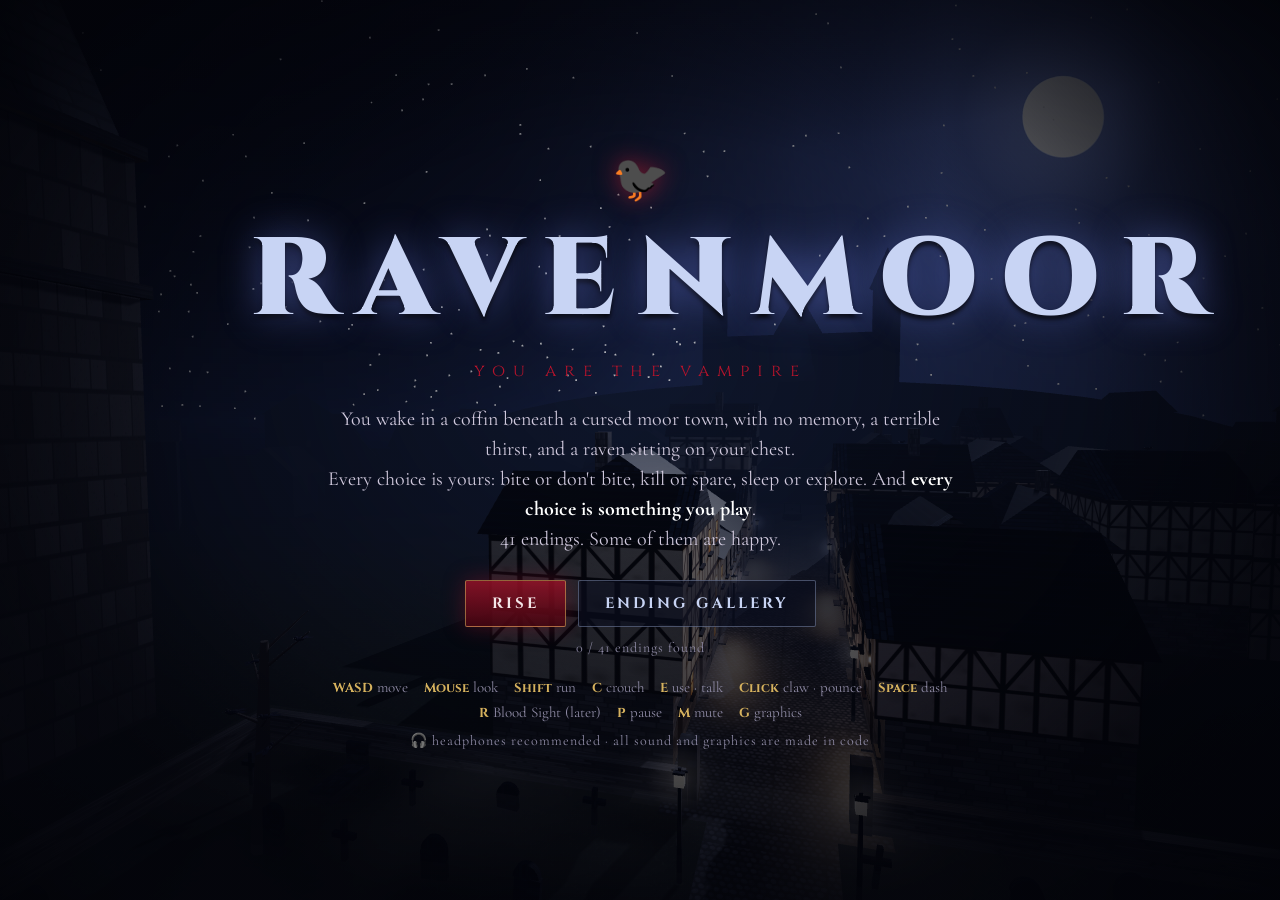
==== commit 61b51a40: "Ravenmoor: rebuild hairstyles with a real hairline and strand texture Hair was a helmet-shaped cap t" ====
--- a/ravenmoor.html
+++ b/ravenmoor.html
@@ -6,7 +6,7 @@
   <title>Ravenmoor</title>
   <link rel="preconnect" href="https://fonts.googleapis.com">
   <link rel="stylesheet" href="https://fonts.googleapis.com/css2?family=Cinzel:wght@500;700;900&family=Cormorant+Garamond:ital,wght@0,500;0,600;1,500&display=swap">
-  <link rel="stylesheet" href="ravenmoor.css?v=2">
+  <link rel="stylesheet" href="ravenmoor.css?v=3">
 </head>
 <body>
   <canvas id="game"></canvas>
@@ -132,12 +132,12 @@
   <div id="loading">RAVENMOOR<br><span>the dead are waking...</span></div>
 
   <script src="js/lib/three.min.js"></script>
-  <script src="js/ravenmoor/core.js?v=2"></script>
-  <script src="js/ravenmoor/character.js?v=2"></script>
-  <script src="js/ravenmoor/worlds.js?v=2"></script>
-  <script src="js/ravenmoor/scenes.js?v=2"></script>
-  <script src="js/ravenmoor/endings.js?v=2"></script>
-  <script src="js/ravenmoor/story.js?v=2"></script>
+  <script src="js/ravenmoor/core.js?v=3"></script>
+  <script src="js/ravenmoor/character.js?v=3"></script>
+  <script src="js/ravenmoor/worlds.js?v=3"></script>
+  <script src="js/ravenmoor/scenes.js?v=3"></script>
+  <script src="js/ravenmoor/endings.js?v=3"></script>
+  <script src="js/ravenmoor/story.js?v=3"></script>
   <script>window.addEventListener('load', () => RM.boot());</script>
 </body>
 </html>
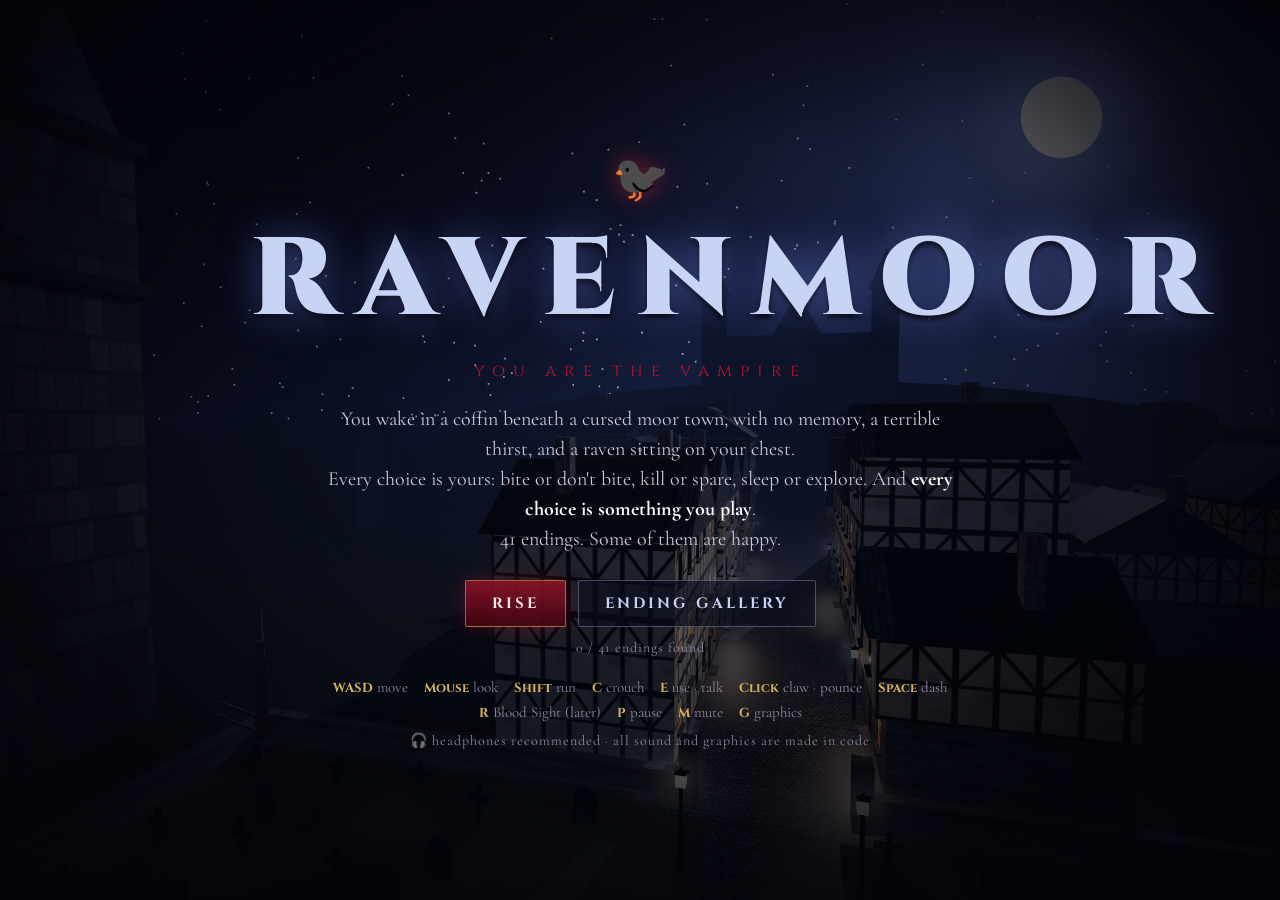
==== commit f1c93b1a: "Ravenmoor: add Night Two, The Witch-finder New places: the moor (heather, standing stones, a gibbet " ====
--- a/ravenmoor.html
+++ b/ravenmoor.html
@@ -6,7 +6,7 @@
   <title>Ravenmoor</title>
   <link rel="preconnect" href="https://fonts.googleapis.com">
   <link rel="stylesheet" href="https://fonts.googleapis.com/css2?family=Cinzel:wght@500;700;900&family=Cormorant+Garamond:ital,wght@0,500;0,600;1,500&display=swap">
-  <link rel="stylesheet" href="ravenmoor.css?v=3">
+  <link rel="stylesheet" href="ravenmoor.css?v=4">
 </head>
 <body>
   <canvas id="game"></canvas>
@@ -15,6 +15,7 @@
   <div id="bloodVig"></div>
   <div id="vignette"></div>
   <div id="flash"></div>
+  <div id="hideSlats"></div>
 
   <!-- HUD -->
   <div id="hud">
@@ -113,7 +114,7 @@
         <p id="endHint"></p>
         <p id="endCount" class="tiny"></p>
         <div class="tBtns">
-          <button id="endRetry">TRY NIGHT ONE AGAIN</button>
+          <button id="endRetry">TRY THIS NIGHT AGAIN</button>
           <button id="endAgain" class="ghost">START OVER</button>
           <button id="endGallery" class="ghost">ENDING GALLERY</button>
         </div>
@@ -132,12 +133,13 @@
   <div id="loading">RAVENMOOR<br><span>the dead are waking...</span></div>
 
   <script src="js/lib/three.min.js"></script>
-  <script src="js/ravenmoor/core.js?v=3"></script>
-  <script src="js/ravenmoor/character.js?v=3"></script>
-  <script src="js/ravenmoor/worlds.js?v=3"></script>
-  <script src="js/ravenmoor/scenes.js?v=3"></script>
-  <script src="js/ravenmoor/endings.js?v=3"></script>
-  <script src="js/ravenmoor/story.js?v=3"></script>
+  <script src="js/ravenmoor/core.js?v=4"></script>
+  <script src="js/ravenmoor/character.js?v=4"></script>
+  <script src="js/ravenmoor/worlds.js?v=4"></script>
+  <script src="js/ravenmoor/scenes.js?v=4"></script>
+  <script src="js/ravenmoor/endings.js?v=4"></script>
+  <script src="js/ravenmoor/night2.js?v=4"></script>
+  <script src="js/ravenmoor/story.js?v=4"></script>
   <script>window.addEventListener('load', () => RM.boot());</script>
 </body>
 </html>
--- a/ravenmoor.css
+++ b/ravenmoor.css
@@ -21,6 +21,8 @@
 #vignette { position: fixed; inset: 0; pointer-events: none; z-index: 4; background: radial-gradient(ellipse at center, transparent 50%, rgba(2, 3, 10, 0.55) 85%, rgba(0, 0, 0, 0.9) 100%); }
 #thirstVig { position: fixed; inset: 0; pointer-events: none; z-index: 4; opacity: 0; background: radial-gradient(ellipse at center, transparent 38%, rgba(140, 0, 20, 0.55) 80%, rgba(90, 0, 10, 0.9) 100%); }
 #bloodVig { position: fixed; inset: 0; pointer-events: none; z-index: 4; opacity: 0; background: radial-gradient(ellipse at center, rgba(80, 0, 10, 0.05) 30%, rgba(100, 0, 10, 0.55) 100%); }
+#hideSlats { position: fixed; inset: 0; pointer-events: none; z-index: 5; opacity: 0; transition: opacity .4s; background: repeating-linear-gradient(180deg, rgba(0,0,0,0.95) 0 6vh, rgba(0,0,0,0.3) 6vh 9vh); }
+#hideSlats.show { opacity: 1; }
 #flash { position: fixed; inset: 0; pointer-events: none; z-index: 40; opacity: 0; }
 #fade { position: fixed; inset: 0; pointer-events: none; z-index: 45; background: #000; opacity: 0; }
 
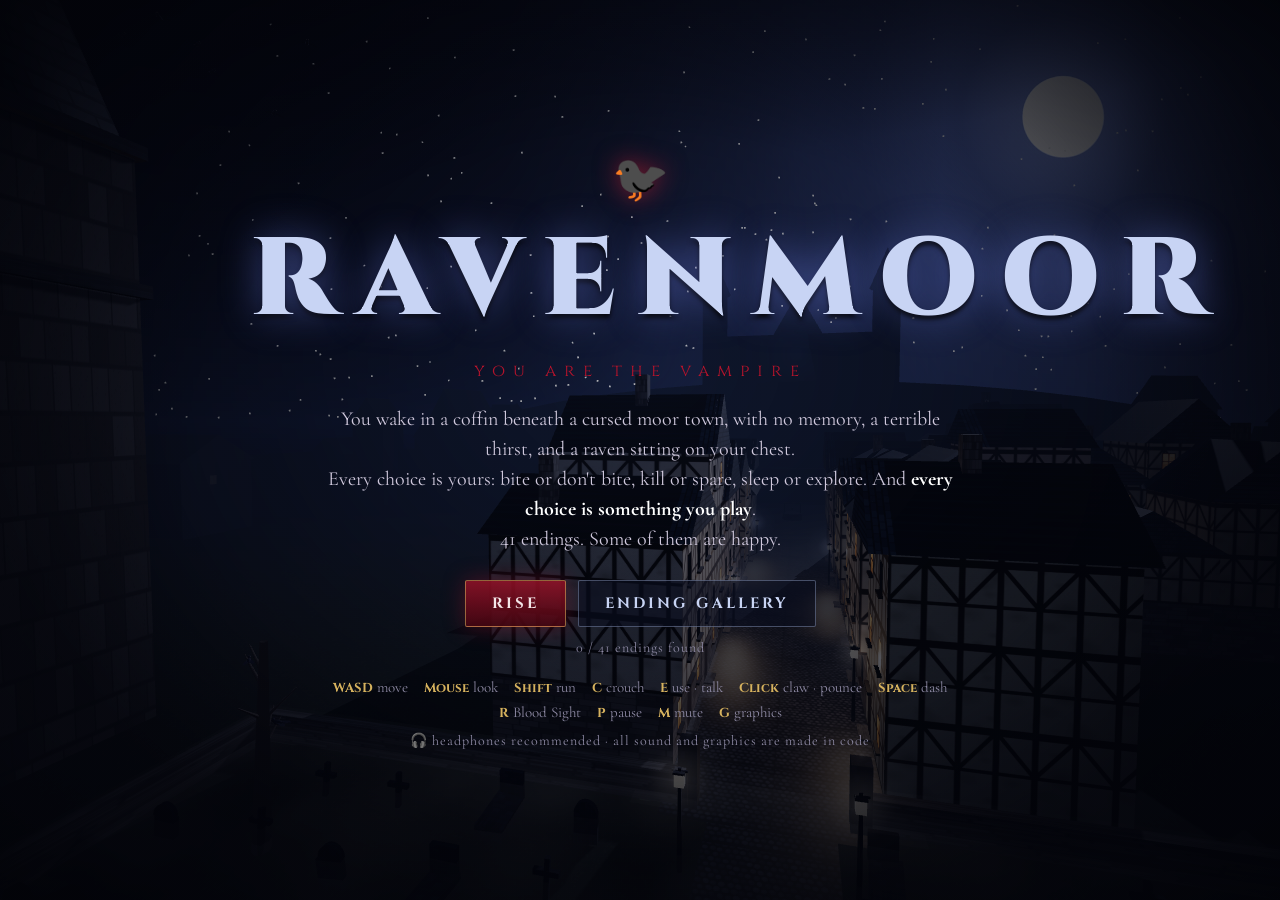
==== commit 78ac46d8: "Ravenmoor: add Nights Three, Four and Five and all 41 endings Night Three (The Cellar): fields with " ====
--- a/ravenmoor.html
+++ b/ravenmoor.html
@@ -6,7 +6,7 @@
   <title>Ravenmoor</title>
   <link rel="preconnect" href="https://fonts.googleapis.com">
   <link rel="stylesheet" href="https://fonts.googleapis.com/css2?family=Cinzel:wght@500;700;900&family=Cormorant+Garamond:ital,wght@0,500;0,600;1,500&display=swap">
-  <link rel="stylesheet" href="ravenmoor.css?v=4">
+  <link rel="stylesheet" href="ravenmoor.css?v=6">
 </head>
 <body>
   <canvas id="game"></canvas>
@@ -66,7 +66,7 @@
       <p id="titleCount" class="tiny"></p>
       <div class="keys">
         <span><b>WASD</b> move</span><span><b>Mouse</b> look</span><span><b>Shift</b> run</span><span><b>C</b> crouch</span>
-        <span><b>E</b> use · talk</span><span><b>Click</b> claw · pounce</span><span><b>Space</b> dash</span><span><b>R</b> Blood Sight (later)</span>
+        <span><b>E</b> use · talk</span><span><b>Click</b> claw · pounce</span><span><b>Space</b> dash</span><span><b>R</b> Blood Sight</span>
         <span><b>P</b> pause</span><span><b>M</b> mute</span><span><b>G</b> graphics</span>
       </div>
       <p class="tiny">🎧 headphones recommended · all sound and graphics are made in code</p>
@@ -133,13 +133,17 @@
   <div id="loading">RAVENMOOR<br><span>the dead are waking...</span></div>
 
   <script src="js/lib/three.min.js"></script>
-  <script src="js/ravenmoor/core.js?v=4"></script>
-  <script src="js/ravenmoor/character.js?v=4"></script>
-  <script src="js/ravenmoor/worlds.js?v=4"></script>
-  <script src="js/ravenmoor/scenes.js?v=4"></script>
-  <script src="js/ravenmoor/endings.js?v=4"></script>
-  <script src="js/ravenmoor/night2.js?v=4"></script>
-  <script src="js/ravenmoor/story.js?v=4"></script>
+  <script src="js/ravenmoor/core.js?v=6"></script>
+  <script src="js/ravenmoor/character.js?v=6"></script>
+  <script src="js/ravenmoor/worlds.js?v=6"></script>
+  <script src="js/ravenmoor/scenes.js?v=6"></script>
+  <script src="js/ravenmoor/endings.js?v=6"></script>
+  <script src="js/ravenmoor/night2.js?v=6"></script>
+  <script src="js/ravenmoor/worlds2.js?v=6"></script>
+  <script src="js/ravenmoor/night3.js?v=6"></script>
+  <script src="js/ravenmoor/night4.js?v=6"></script>
+  <script src="js/ravenmoor/night5.js?v=6"></script>
+  <script src="js/ravenmoor/story.js?v=6"></script>
   <script>window.addEventListener('load', () => RM.boot());</script>
 </body>
 </html>
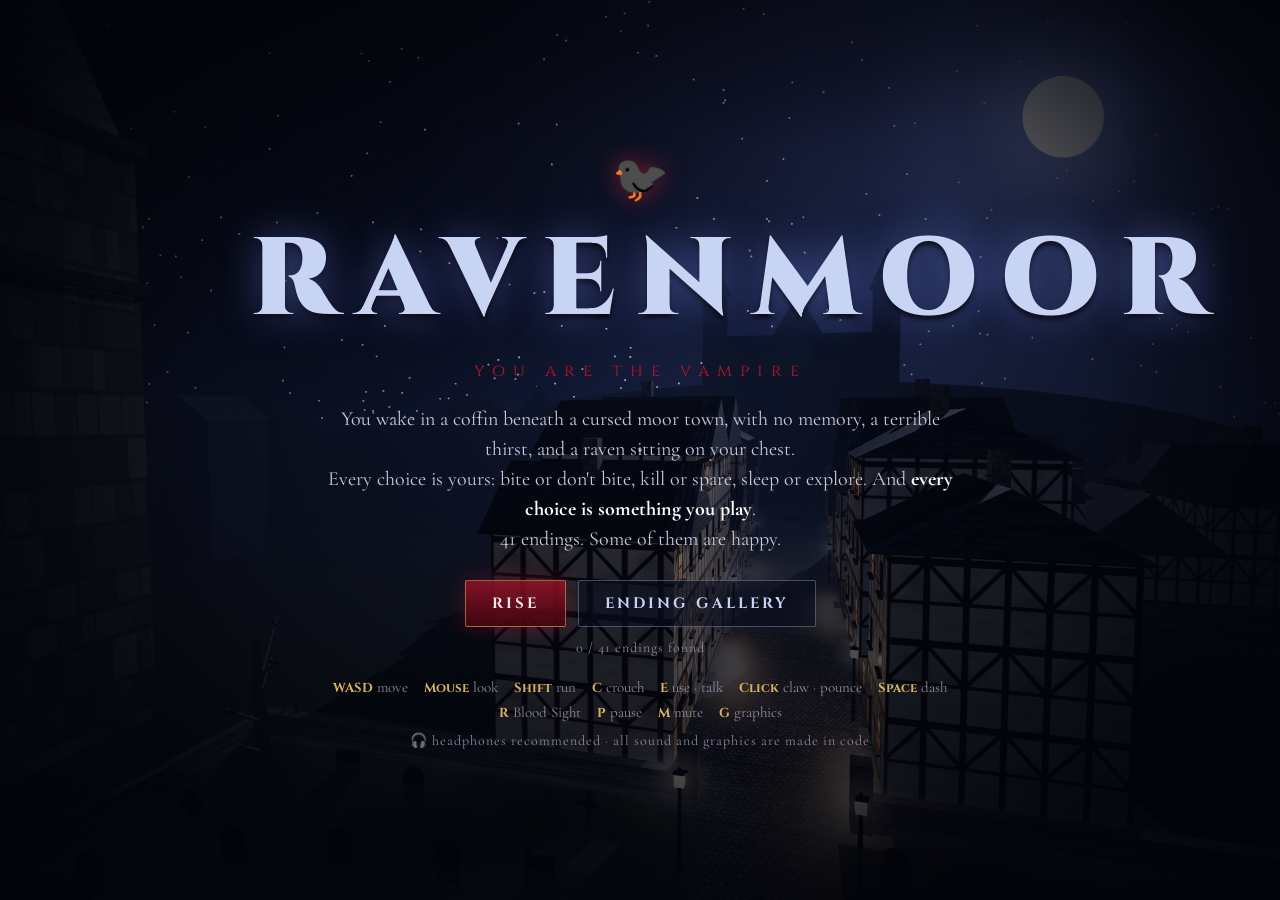
==== commit ac8fcf0a: "Ravenmoor: show dialogue and choices above black fades The black fade layer sat above the dialogue b" ====
--- a/ravenmoor.html
+++ b/ravenmoor.html
@@ -6,7 +6,7 @@
   <title>Ravenmoor</title>
   <link rel="preconnect" href="https://fonts.googleapis.com">
   <link rel="stylesheet" href="https://fonts.googleapis.com/css2?family=Cinzel:wght@500;700;900&family=Cormorant+Garamond:ital,wght@0,500;0,600;1,500&display=swap">
-  <link rel="stylesheet" href="ravenmoor.css?v=6">
+  <link rel="stylesheet" href="ravenmoor.css?v=7">
 </head>
 <body>
   <canvas id="game"></canvas>
@@ -133,17 +133,17 @@
   <div id="loading">RAVENMOOR<br><span>the dead are waking...</span></div>
 
   <script src="js/lib/three.min.js"></script>
-  <script src="js/ravenmoor/core.js?v=6"></script>
-  <script src="js/ravenmoor/character.js?v=6"></script>
-  <script src="js/ravenmoor/worlds.js?v=6"></script>
-  <script src="js/ravenmoor/scenes.js?v=6"></script>
-  <script src="js/ravenmoor/endings.js?v=6"></script>
-  <script src="js/ravenmoor/night2.js?v=6"></script>
-  <script src="js/ravenmoor/worlds2.js?v=6"></script>
-  <script src="js/ravenmoor/night3.js?v=6"></script>
-  <script src="js/ravenmoor/night4.js?v=6"></script>
-  <script src="js/ravenmoor/night5.js?v=6"></script>
-  <script src="js/ravenmoor/story.js?v=6"></script>
+  <script src="js/ravenmoor/core.js?v=7"></script>
+  <script src="js/ravenmoor/character.js?v=7"></script>
+  <script src="js/ravenmoor/worlds.js?v=7"></script>
+  <script src="js/ravenmoor/scenes.js?v=7"></script>
+  <script src="js/ravenmoor/endings.js?v=7"></script>
+  <script src="js/ravenmoor/night2.js?v=7"></script>
+  <script src="js/ravenmoor/worlds2.js?v=7"></script>
+  <script src="js/ravenmoor/night3.js?v=7"></script>
+  <script src="js/ravenmoor/night4.js?v=7"></script>
+  <script src="js/ravenmoor/night5.js?v=7"></script>
+  <script src="js/ravenmoor/story.js?v=7"></script>
   <script>window.addEventListener('load', () => RM.boot());</script>
 </body>
 </html>
--- a/ravenmoor.css
+++ b/ravenmoor.css
@@ -27,7 +27,7 @@
 #fade { position: fixed; inset: 0; pointer-events: none; z-index: 45; background: #000; opacity: 0; }
 
 /* HUD */
-#hud { position: fixed; inset: 0; pointer-events: none; z-index: 8; }
+#hud { position: fixed; inset: 0; pointer-events: none; z-index: 47; }
 #objective { position: absolute; left: 22px; top: 20px; max-width: 420px; padding: 10px 14px 10px 16px; border-left: 2px solid var(--crimson);
   background: linear-gradient(90deg, rgba(8, 10, 24, 0.75), rgba(8, 10, 24, 0)); font-size: 17px; line-height: 1.35; opacity: 0; transition: opacity .4s; }
 #objective.show { opacity: 1; }
@@ -61,7 +61,7 @@
 #clickHint.show { display: block; }
 
 /* dialogue */
-#dialog { position: fixed; left: 50%; bottom: 36px; transform: translate(-50%, 20px); width: min(860px, 92vw); z-index: 20; padding: 18px 26px 16px;
+#dialog { position: fixed; left: 50%; bottom: 36px; transform: translate(-50%, 20px); width: min(860px, 92vw); z-index: 57; padding: 18px 26px 16px;
   background: linear-gradient(180deg, rgba(10, 12, 28, 0.94), rgba(6, 6, 16, 0.96)); border: 1px solid rgba(159, 176, 216, 0.28); border-top: 2px solid var(--crimson);
   box-shadow: 0 10px 40px rgba(0, 0, 0, 0.7); opacity: 0; pointer-events: none; transition: all .25s; }
 #dialog.show { opacity: 1; transform: translate(-50%, 0); pointer-events: auto; cursor: pointer; }
@@ -75,7 +75,7 @@
 .overlay.show { display: flex; }
 
 /* choices */
-#choice { z-index: 35; flex-direction: column; align-items: center; justify-content: center; gap: 22px;
+#choice { z-index: 55; flex-direction: column; align-items: center; justify-content: center; gap: 22px;
   background: radial-gradient(ellipse at center, rgba(60, 0, 14, 0.72), rgba(4, 0, 4, 0.94)); animation: fadeIn .3s; }
 @keyframes fadeIn { from { opacity: 0; } }
 #choiceQ { font-family: 'Cinzel'; font-size: clamp(22px, 3vw, 36px); letter-spacing: 3px; text-align: center; max-width: 90vw; color: #fff; text-shadow: 0 0 24px rgba(200, 20, 40, 0.7); padding: 0 16px; }
@@ -97,14 +97,14 @@
 .choiceHint { font-size: 13px; color: var(--dim); letter-spacing: 2px; }
 
 /* memory */
-#memory { z-index: 36; align-items: center; justify-content: center; background: radial-gradient(ellipse at center, rgba(255, 236, 200, 0.35), rgba(60, 40, 20, 0.85)); animation: fadeIn .8s; cursor: pointer; }
+#memory { z-index: 56; align-items: center; justify-content: center; background: radial-gradient(ellipse at center, rgba(255, 236, 200, 0.35), rgba(60, 40, 20, 0.85)); animation: fadeIn .8s; cursor: pointer; }
 .memCard { width: min(640px, 90vw); padding: 30px 34px; background: rgba(40, 28, 16, 0.75); border: 1px solid rgba(255, 220, 160, 0.5); box-shadow: 0 0 60px rgba(255, 220, 160, 0.3); color: #fbeedd; }
 #memTitle { font-family: 'Cinzel'; letter-spacing: 4px; font-size: 15px; color: #ffd890; margin-bottom: 14px; }
 #memText p { font-size: 22px; line-height: 1.5; margin-bottom: 10px; font-style: italic; }
 #memText b { color: #fff4d8; }
 
 /* night card */
-#card { position: fixed; inset: 0; z-index: 46; display: flex; flex-direction: column; align-items: center; justify-content: center; pointer-events: none; opacity: 0; transition: opacity 1s; }
+#card { position: fixed; inset: 0; z-index: 48; display: flex; flex-direction: column; align-items: center; justify-content: center; pointer-events: none; opacity: 0; transition: opacity 1s; }
 #card.show { opacity: 1; }
 #cardTitle { font-family: 'Cinzel'; font-weight: 900; font-size: clamp(38px, 7vw, 86px); letter-spacing: 12px; color: var(--moon); text-shadow: 0 0 30px rgba(120, 140, 255, 0.4); }
 #cardSub { margin-top: 14px; font-family: 'Cinzel'; letter-spacing: 8px; font-size: clamp(14px, 1.6vw, 20px); color: var(--crimson); }
@@ -147,7 +147,7 @@
 #nameInput:focus { border-color: var(--gold); }
 
 /* pause */
-#pause { z-index: 38; align-items: center; justify-content: center; background: rgba(3, 4, 10, 0.8); }
+#pause { z-index: 60; align-items: center; justify-content: center; background: rgba(3, 4, 10, 0.8); }
 .panel { width: min(420px, 90vw); padding: 28px; display: flex; flex-direction: column; gap: 14px; background: #0c0e1c; border: 1px solid rgba(214, 178, 94, 0.35); }
 .panel h2 { font-family: 'Cinzel'; letter-spacing: 8px; text-align: center; color: var(--moon); }
 .panel label { display: flex; justify-content: space-between; align-items: center; gap: 12px; font-size: 18px; }
@@ -156,7 +156,7 @@
 .stats span { color: var(--dim); }
 
 /* ending */
-#endingOv { z-index: 42; align-items: center; justify-content: center; overflow-y: auto; background: radial-gradient(ellipse at 30% 40%, rgba(40, 10, 24, 0.9), rgba(3, 3, 8, 0.98)); padding: 20px; }
+#endingOv { z-index: 50; align-items: center; justify-content: center; overflow-y: auto; background: radial-gradient(ellipse at 30% 40%, rgba(40, 10, 24, 0.9), rgba(3, 3, 8, 0.98)); padding: 20px; }
 .endWrap { display: flex; gap: 34px; align-items: center; max-width: 1080px; width: 100%; margin: auto; flex-wrap: wrap; justify-content: center; }
 .endLeft { text-align: center; }
 #endPortrait { width: 300px; max-width: 80vw; aspect-ratio: 4/5; object-fit: cover; border: 2px solid rgba(214, 178, 94, 0.6); box-shadow: 0 0 40px rgba(0, 0, 0, 0.8), 0 0 60px rgba(179, 20, 44, 0.25); background: #07060c; }
@@ -174,7 +174,7 @@
 #endHint { font-size: 18px; margin-top: 10px; color: #d8cce8; }
 
 /* gallery */
-#gallery { z-index: 44; flex-direction: column; align-items: center; overflow-y: auto; padding: 30px 20px; background: rgba(4, 4, 10, 0.97); gap: 10px; }
+#gallery { z-index: 58; flex-direction: column; align-items: center; overflow-y: auto; padding: 30px 20px; background: rgba(4, 4, 10, 0.97); gap: 10px; }
 #gallery h2 { font-family: 'Cinzel'; letter-spacing: 8px; color: var(--moon); }
 #galGrid { display: grid; grid-template-columns: repeat(auto-fill, minmax(170px, 1fr)); gap: 12px; width: min(1100px, 100%); margin: 14px 0; }
 .gcard { padding: 12px; min-height: 104px; border: 1px solid rgba(159, 176, 216, 0.2); background: #0b0c18; }
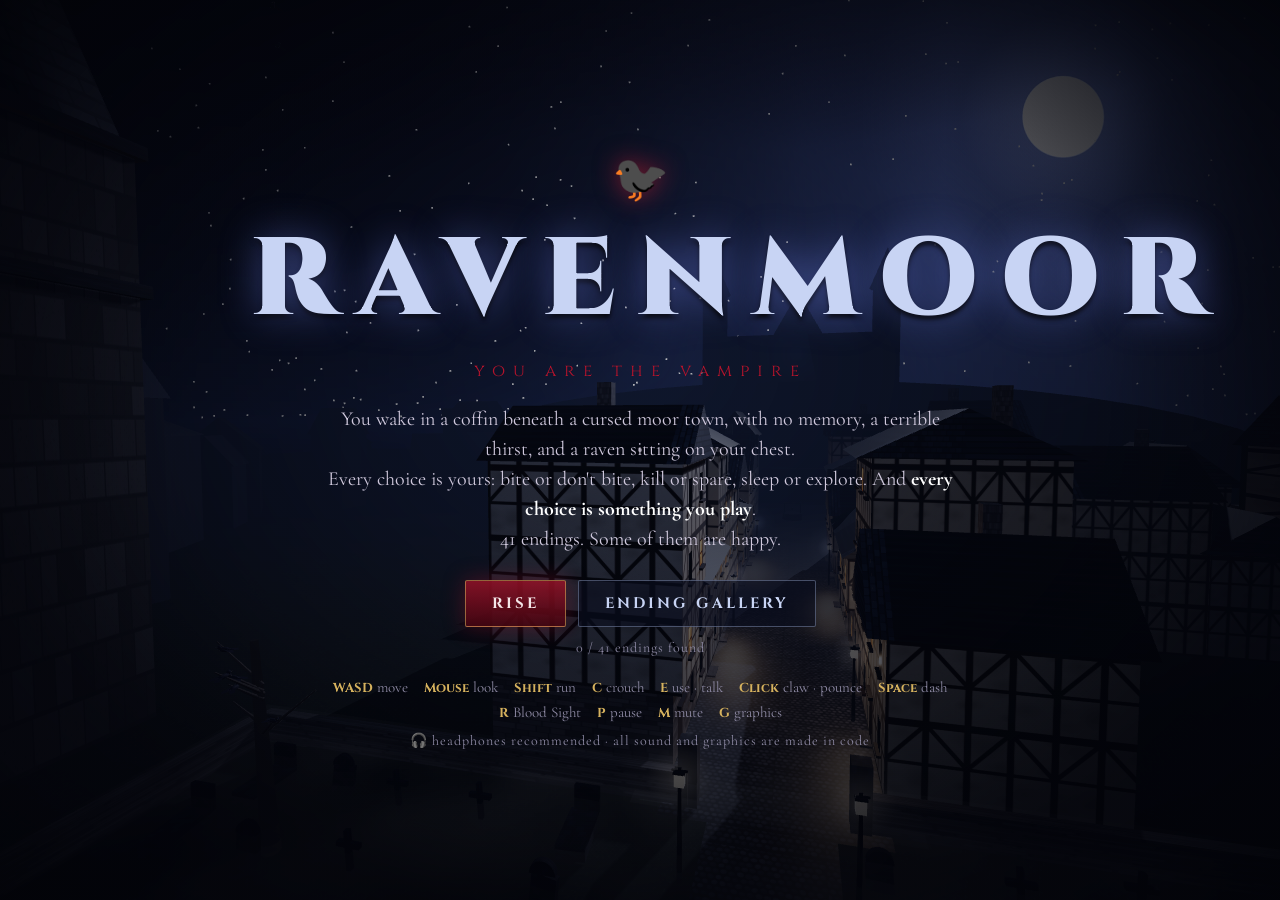
==== commit 3c522f5d: "Ravenmoor: fade in when Night Three's fields and sewers load Night Three wakes you behind a black fa" ====
--- a/ravenmoor.html
+++ b/ravenmoor.html
@@ -6,7 +6,7 @@
   <title>Ravenmoor</title>
   <link rel="preconnect" href="https://fonts.googleapis.com">
   <link rel="stylesheet" href="https://fonts.googleapis.com/css2?family=Cinzel:wght@500;700;900&family=Cormorant+Garamond:ital,wght@0,500;0,600;1,500&display=swap">
-  <link rel="stylesheet" href="ravenmoor.css?v=7">
+  <link rel="stylesheet" href="ravenmoor.css?v=8">
 </head>
 <body>
   <canvas id="game"></canvas>
@@ -133,17 +133,17 @@
   <div id="loading">RAVENMOOR<br><span>the dead are waking...</span></div>
 
   <script src="js/lib/three.min.js"></script>
-  <script src="js/ravenmoor/core.js?v=7"></script>
-  <script src="js/ravenmoor/character.js?v=7"></script>
-  <script src="js/ravenmoor/worlds.js?v=7"></script>
-  <script src="js/ravenmoor/scenes.js?v=7"></script>
-  <script src="js/ravenmoor/endings.js?v=7"></script>
-  <script src="js/ravenmoor/night2.js?v=7"></script>
-  <script src="js/ravenmoor/worlds2.js?v=7"></script>
-  <script src="js/ravenmoor/night3.js?v=7"></script>
-  <script src="js/ravenmoor/night4.js?v=7"></script>
-  <script src="js/ravenmoor/night5.js?v=7"></script>
-  <script src="js/ravenmoor/story.js?v=7"></script>
+  <script src="js/ravenmoor/core.js?v=8"></script>
+  <script src="js/ravenmoor/character.js?v=8"></script>
+  <script src="js/ravenmoor/worlds.js?v=8"></script>
+  <script src="js/ravenmoor/scenes.js?v=8"></script>
+  <script src="js/ravenmoor/endings.js?v=8"></script>
+  <script src="js/ravenmoor/night2.js?v=8"></script>
+  <script src="js/ravenmoor/worlds2.js?v=8"></script>
+  <script src="js/ravenmoor/night3.js?v=8"></script>
+  <script src="js/ravenmoor/night4.js?v=8"></script>
+  <script src="js/ravenmoor/night5.js?v=8"></script>
+  <script src="js/ravenmoor/story.js?v=8"></script>
   <script>window.addEventListener('load', () => RM.boot());</script>
 </body>
 </html>
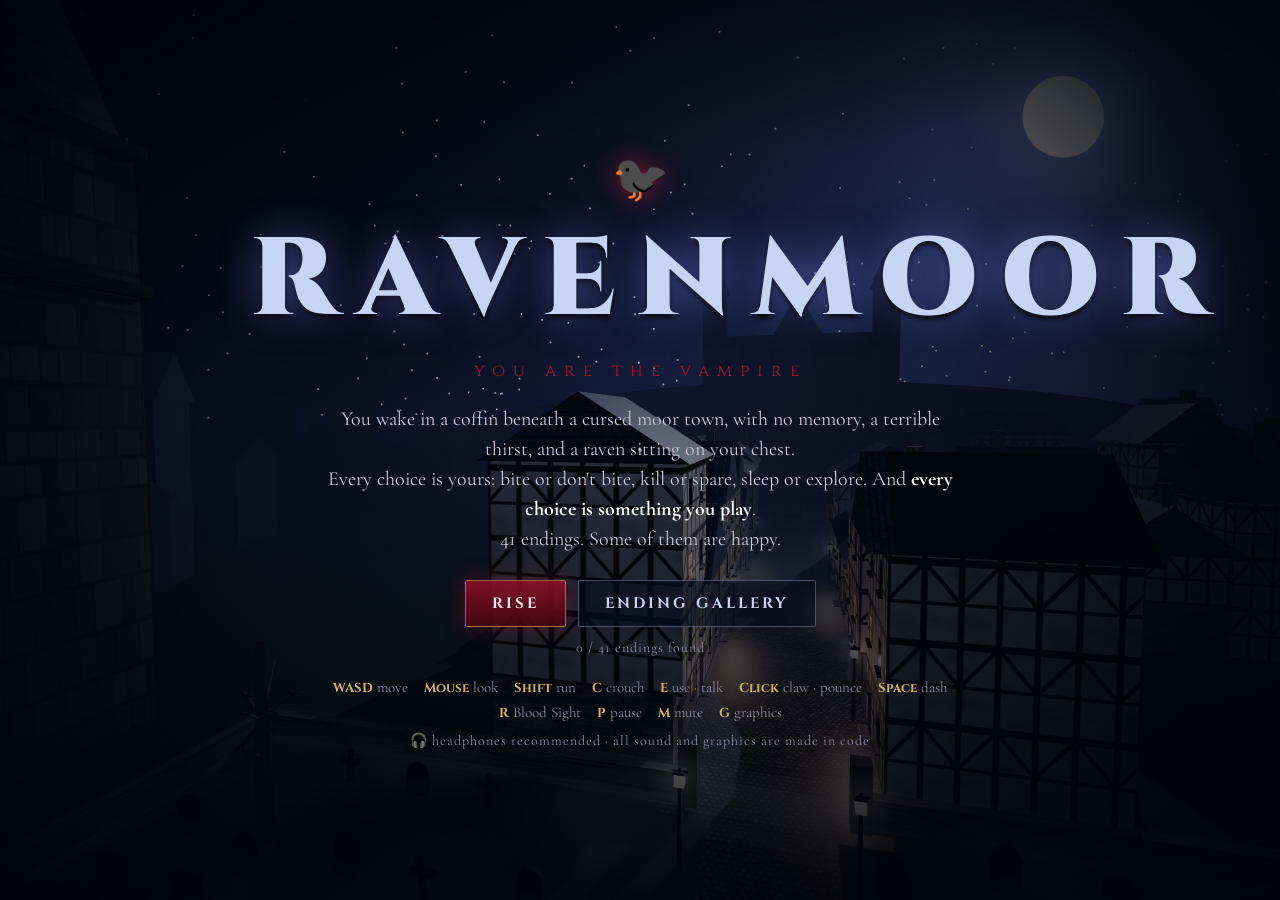
==== commit 480af634: "Ravenmoor: fade in Rosalind's study in Night Four Night Four fades to black after the portrait galle" ====
--- a/ravenmoor.html
+++ b/ravenmoor.html
@@ -6,7 +6,7 @@
   <title>Ravenmoor</title>
   <link rel="preconnect" href="https://fonts.googleapis.com">
   <link rel="stylesheet" href="https://fonts.googleapis.com/css2?family=Cinzel:wght@500;700;900&family=Cormorant+Garamond:ital,wght@0,500;0,600;1,500&display=swap">
-  <link rel="stylesheet" href="ravenmoor.css?v=8">
+  <link rel="stylesheet" href="ravenmoor.css?v=9">
 </head>
 <body>
   <canvas id="game"></canvas>
@@ -133,17 +133,17 @@
   <div id="loading">RAVENMOOR<br><span>the dead are waking...</span></div>
 
   <script src="js/lib/three.min.js"></script>
-  <script src="js/ravenmoor/core.js?v=8"></script>
-  <script src="js/ravenmoor/character.js?v=8"></script>
-  <script src="js/ravenmoor/worlds.js?v=8"></script>
-  <script src="js/ravenmoor/scenes.js?v=8"></script>
-  <script src="js/ravenmoor/endings.js?v=8"></script>
-  <script src="js/ravenmoor/night2.js?v=8"></script>
-  <script src="js/ravenmoor/worlds2.js?v=8"></script>
-  <script src="js/ravenmoor/night3.js?v=8"></script>
-  <script src="js/ravenmoor/night4.js?v=8"></script>
-  <script src="js/ravenmoor/night5.js?v=8"></script>
-  <script src="js/ravenmoor/story.js?v=8"></script>
+  <script src="js/ravenmoor/core.js?v=9"></script>
+  <script src="js/ravenmoor/character.js?v=9"></script>
+  <script src="js/ravenmoor/worlds.js?v=9"></script>
+  <script src="js/ravenmoor/scenes.js?v=9"></script>
+  <script src="js/ravenmoor/endings.js?v=9"></script>
+  <script src="js/ravenmoor/night2.js?v=9"></script>
+  <script src="js/ravenmoor/worlds2.js?v=9"></script>
+  <script src="js/ravenmoor/night3.js?v=9"></script>
+  <script src="js/ravenmoor/night4.js?v=9"></script>
+  <script src="js/ravenmoor/night5.js?v=9"></script>
+  <script src="js/ravenmoor/story.js?v=9"></script>
   <script>window.addEventListener('load', () => RM.boot());</script>
 </body>
 </html>
